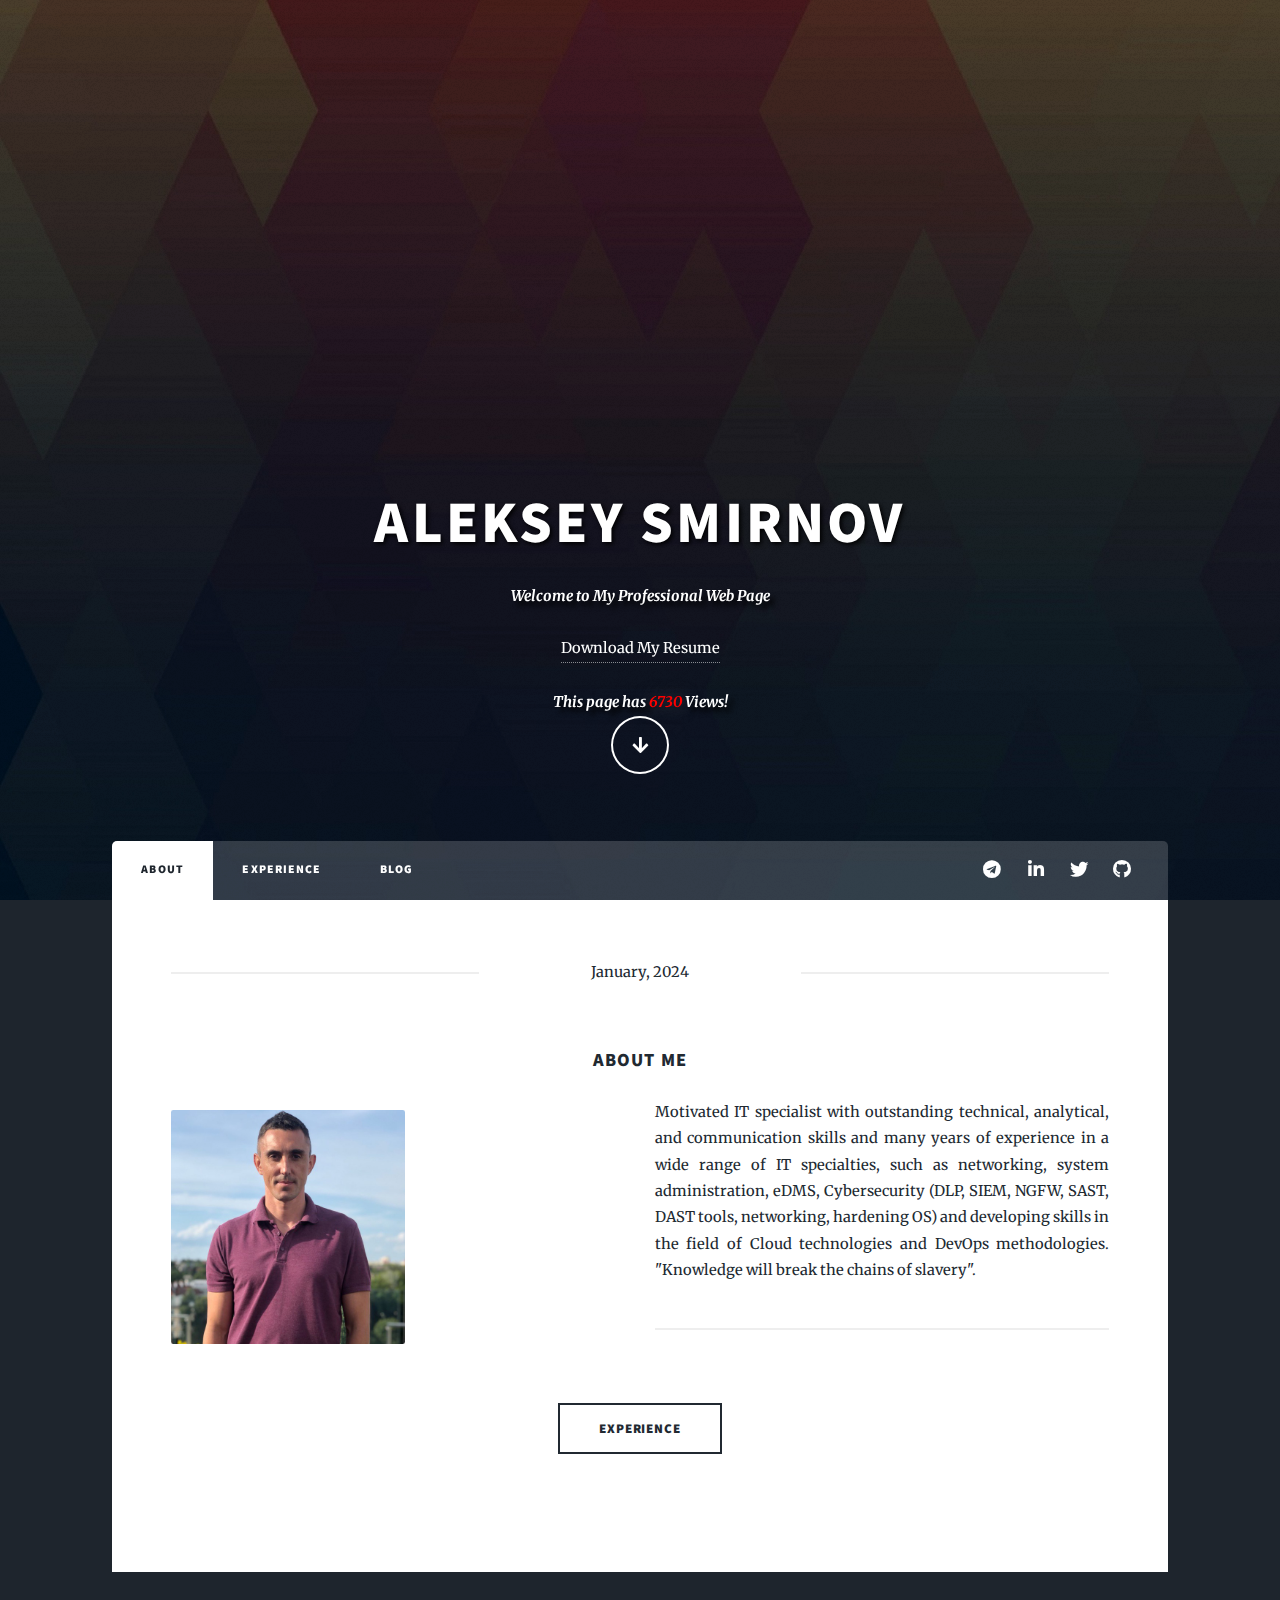
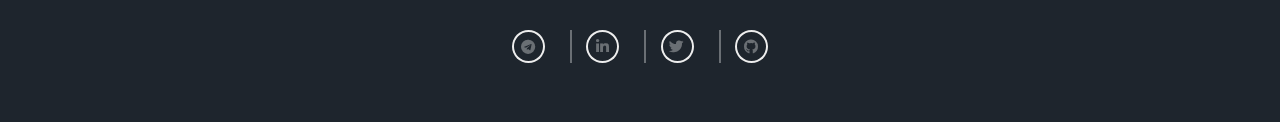
==== index.html @ 75517acd "update certifications info" ====
<!DOCTYPE HTML>
<html lang="en">
	<head>
		<title>Aleksey Smirnov</title>
		<meta charset="utf-8">
		<meta name="viewport" content="width=device-width, initial-scale=1, user-scalable=no">
		<link rel="stylesheet" href="assets/css/main.css">
		<noscript><link rel="stylesheet" href="assets/css/noscript.css"></noscript>
	</head>
	<body class="is-preload">

		<!-- Wrapper -->
			<div id="wrapper" class="fade-in">

				<!-- Intro -->
					<div id="intro">
						<h1>Aleksey Smirnov<br>
						</h1>
						<div id="welcome">Welcome to My Professional Web Page</div><br>
						<a href="https://www.apache.org/licenses/LICENSE-2.0">Download My Resume</a><br>
						<div id="counter-number" class="counter-number">This page has <span class="emphasis">6730</span> Views!</div>
						<ul class="actions">
							<li><a href="#header" class="button icon solid solo fa-arrow-down scrolly">Continue</a></li>
						</ul>
					</div>
					<header id="header">
						<a href="https://www.apache.org/licenses/LICENSE-2.0" target="_blank" class="logo">My Resume</a>
					</header>

					<nav id="nav">
						<ul class="links">
							<li class="active"><a href="index.html">About</a></li>
							<li><a href="generic.html">Experience</a></li>
							<li><a href="elements.html">Blog</a></li>
						</ul>
						<ul class="icons">
							<li><a href="https://t.me/sm1love" target="_blank" class="icon brands fa-telegram"><span class="label">Telegram</span></a></li>
							<li><a href="https://linkedin.com/in/sm1lex" target="_blank" class="icon brands fa-linkedin-in"><span class="label">LinkedIn</span></a></li>
							<li><a href="https://twitter.com/AISmirnoff" target="_blank" class="icon brands fa-twitter"><span class="label">X-Twitter</span></a></li>
							<li><a href="https://github.com/sm1lexops" target="_blank" class="icon brands fa-github"><span class="label">GitHub</span></a></li>
						</ul>
					</nav>

					<div id="main">

							<article class="post featured">
								<header class="major">
									<span class="date">January, 2024</span>
									<h3>About Me</h3>
									<a class="image left"><img src="images/myfoto.jpg" alt="LinkedIn foto" ></a>
									<p>Motivated IT specialist with outstanding technical, analytical, and communication skills and many years of experience in a wide range of IT specialties, such as networking, system administration, eDMS, Cybersecurity (DLP, SIEM, NGFW, SAST, DAST tools, networking, hardening OS) and developing skills in the field of Cloud technologies and DevOps methodologies. "Knowledge will break the chains of slavery".</p>
									<hr>
								<ul class="actions special">
									<li><a href="generic.html" class="button large">Experience</a></li>
								</ul>
								</header>
							</article>
					</div>
				<!-- Copyright -->
					<div id="copyright">
						<ul class="icons alt">
							<li><a href="https://t.me/sm1love" target="_blank" class="icon brands alt fa-telegram"><span class="label">Telegram</span></a></li>
							<li><a href="https://linkedin.com/in/sm1lex" target="_blank" class="icon brands alt fa-linkedin-in"><span class="label">LinkedIn</span></a></li>
							<li><a href="https://twitter.com/AISmirnoff" target="_blank" class="icon brands alt fa-twitter"><span class="label">X-Twitter</span></a></li>
							<li><a href="https://github.com/sm1lexops" target="_blank" class="icon brands alt fa-github"><span class="label">GitHub</span></a></li>
						</ul>
					</div>

			</div>

		<!-- Scripts -->
			<script src="assets/js/jquery.min.js"></script>
			<script src="assets/js/jquery.scrollex.min.js"></script>
			<script src="assets/js/jquery.scrolly.min.js"></script>
			<script src="assets/js/browser.min.js"></script>
			<script src="assets/js/breakpoints.min.js"></script>
			<script src="assets/js/util.js"></script>
			<script src="assets/js/main.js"></script>

	</body>
</html>
---- assets/css/main.css ----
@import url(fontawesome-all.min.css);
@import url("https://fonts.googleapis.com/css?family=Merriweather:300,700,300italic,700italic|Source+Sans+Pro:900");

html, body, div, span, applet, object,
iframe, h1, h2, h3, h4, h5, h6, p, blockquote,
pre, a, abbr, acronym, address, big, cite,
code, del, dfn, em, img, ins, kbd, q, s, samp,
small, strike, strong, sub, sup, tt, var, b,
u, i, center, dl, dt, dd, ol, ul, li, fieldset,
form, label, legend, table, caption, tbody,
tfoot, thead, tr, th, td, article, aside,
canvas, details, embed, figure, figcaption,
footer, header, hgroup, menu, nav, output, ruby,
section, summary, time, mark, audio, video {
	margin: 0;
	padding: 0;
	border: 0;
	font-size: 100%;
	font: inherit;
	vertical-align: baseline;}

article, aside, details, figcaption, figure,
footer, header, hgroup, menu, nav, section {
	display: block;}

body {
	line-height: 1;
}

ol, ul {
	list-style: none;
}

blockquote, q {
	quotes: none;
}

	blockquote:before, blockquote:after, q:before, q:after {
		content: '';
		content: none;
	}

table {
	border-collapse: collapse;
	border-spacing: 0;
}

body {
	-webkit-text-size-adjust: none;
}

mark {
	background-color: transparent;
	color: inherit;
}

input::-moz-focus-inner {
	border: 0;
	padding: 0;
}

input, select, textarea {
	-moz-appearance: none;
	-webkit-appearance: none;
	-ms-appearance: none;
	appearance: none;
}


	@-ms-viewport {
		width: device-width;
	}

	body {
		-ms-overflow-style: scrollbar;
	}

	@media screen and (max-width: 480px) {

		html, body {
			min-width: 320px;
		}

	}

	html {
		box-sizing: border-box;
	}

	*, *:before, *:after {
		box-sizing: inherit;
	}

	body {
		background-color: #1e252d;
	}

		body.is-preload *, body.is-preload *:before, body.is-preload *:after {
			-moz-animation: none !important;
			-webkit-animation: none !important;
			-ms-animation: none !important;
			animation: none !important;
			-moz-transition: none !important;
			-webkit-transition: none !important;
			-ms-transition: none !important;
			transition: none !important;
		}


	html {
		font-size: 16pt;
	}

		@media screen and (max-width: 1680px) {

			html {
				font-size: 12pt;
			}

		}

		@media screen and (max-width: 1280px) {

			html {
				font-size: 11pt;
			}

		}

		@media screen and (max-width: 360px) {

			html {
				font-size: 10pt;
			}

		}

	body {
		color: #212931;
	}

	body, input, select, textarea {
		font-family: "Merriweather", Georgia, serif;
		font-weight: 400;
		font-size: 1rem;
		line-height: 1.8;
	}

	a {
		-moz-transition: color 0.2s ease-in-out, background-color 0.2s ease-in-out, border-color 0.2s ease-in-out, box-shadow 0.2s ease-in-out;
		-webkit-transition: color 0.2s ease-in-out, background-color 0.2s ease-in-out, border-color 0.2s ease-in-out, box-shadow 0.2s ease-in-out;
		-ms-transition: color 0.2s ease-in-out, background-color 0.2s ease-in-out, border-color 0.2s ease-in-out, box-shadow 0.2s ease-in-out;
		transition: color 0.2s ease-in-out, background-color 0.2s ease-in-out, border-color 0.2s ease-in-out, box-shadow 0.2s ease-in-out;
		border-bottom: dotted 1px;
		text-decoration: none;
	}

		a:hover {
			border-bottom-color: transparent;
		}

	strong, b {
		font-weight: 600;
	}

	em, i {
		font-style: italic;
	}

	p {
		text-align: justify;
		margin: 0 0 2rem 0;
	}

	h1, h2, h3, h4, h5, h6 {
		font-family: "Source Sans Pro", Helvetica, sans-serif;
		font-weight: 800;
		line-height: 1.;
		letter-spacing: 0.055em;
		text-transform: uppercase;
		margin: 0 0 1rem 0;
	}

		h1 a, h2 a, h3 a, h4 a, h5 a, h6 a {
			border-bottom: 0;
			color: inherit;
			text-decoration: none;
		}

	h1 {
		font-size: 4rem;
		line-height: 1.1;
		margin: 0 0 2rem 0;
	}

	h2 {
		font-size: 1.75rem;
		line-height: 1.3;
		margin: 0 0 1.5rem 0;
	}

	h3 {
		font-size: 1.25rem;
		margin: 0 0 1.5rem 0;
	}

	h4 {
		font-size: 1rem;
	}

	h5 {
		font-size: 0.9rem;
	}

	h6 {
		font-size: 0.8rem;
	}

	sub {
		font-size: 0.8rem;
		position: relative;
		top: 0.5rem;
	}

	sup {
		font-size: 0.8rem;
		position: relative;
		top: -0.5rem;
	}

	blockquote {
		border-left: solid 4px;
		font-style: italic;
		margin: 0 0 2rem 0;
		padding: 0.5rem 0 0.5rem 2rem;
	}

	code {
		border: solid 2px;
		font-family: "Courier New", monospace;
		font-size: 0.9rem;
		margin: 0 0.25rem;
		padding: 0.25rem 0.65rem;
	}

	pre {
		-webkit-overflow-scrolling: touch;
		font-family: "Courier New", monospace;
		font-size: 0.9rem;
		margin: 0 0 2rem 0;
	}

		pre code {
			display: block;
			line-height: 1.75;
			padding: 1rem 1.5rem;
			overflow-x: auto;
		}

	hr {
		border: 0;
		border-bottom: solid 2px;
		margin: 3rem 0;
	}

		hr.major {
			margin: 5rem 0;
		}

	.align-left {
		text-align: left;
	}

	.align-center {
		text-align: center;
	}

	.align-right {
		text-align: right;
	}

	input, select, textarea {
		color: #212931;
	}

	a {
		color: #212931;
		border-bottom-color: rgba(33, 41, 49, 0.5);
	}

		a:hover {
			border-bottom-color: transparent;
			color: #18bfef !important;
		}

	strong, b {
		color: #212931;
	}

	h1, h2, h3, h4, h5, h6 {
		color: #212931;
	}

	blockquote {
		border-left-color: #eeeeee;
	}

	code {
		background: rgba(220, 220, 220, 0.25);
		border-color: #eeeeee;
	}

	hr {
		border-bottom-color: #eeeeee;
	}


	.row {
		display: flex;
		flex-wrap: wrap;
		box-sizing: border-box;
		align-items: stretch;
	}
		/* column widths */
		.row .one         { width: 8.33333%; }
		.row .two         { width: 16.66667%; }
		.row .three       { width: 25%; }
		.row .four        { width: 33.33333%; }
		.row .five        { width: 41.66667%; }
		.row .six         { width: 50%; }
		.row .seven       { width: 58.33333%; }
		.row .eight       { width: 66.66667%; }
		.row .nine        { width: 75%; }
		.row .ten         { width: 83.33333%; }
		.row .eleven      { width: 91.66667%; }
		.row .twelve      { width: 100%; }
		.row > * {
			box-sizing: border-box;
		}

		.row.gtr-uniform > * > :last-child {
			margin-bottom: 0;
		}

		.row.aln-left {
			justify-content: flex-start;
		}

		.row.aln-center {
			justify-content: center;
		}

		.row.aln-right {
			justify-content: flex-end;
		}

		.row.aln-top {
			align-items: flex-start;
		}

		.row.aln-middle {
			align-items: center;
		}

		.row.aln-bottom {
			align-items: flex-end;
		}

		.row > .imp {
			order: -1;
		}

		.row > .col-1 {
			width: 8.33333%;
		}

		.row > .off-1 {
			margin-left: 8.33333%;
		}

		.row > .col-2 {
			width: 16.66667%;
		}

		.row > .off-2 {
			margin-left: 16.66667%;
		}

		.row > .col-3 {
			width: 25%;
		}

		.row > .off-3 {
			margin-left: 25%;
		}

		.row > .col-4 {
			width: 33.33333%;
		}

		.row > .off-4 {
			margin-left: 33.33333%;
		}

		.row > .col-5 {
			width: 41.66667%;
		}

		.row > .off-5 {
			margin-left: 41.66667%;
		}

		.row > .col-6 {
			width: 50%;
		}

		.row > .off-6 {
			margin-left: 50%;
		}

		.row > .col-7 {
			width: 58.33333%;
		}

		.row > .off-7 {
			margin-left: 58.33333%;
		}

		.row > .col-8 {
			width: 66.66667%;
		}

		.row > .off-8 {
			margin-left: 66.66667%;
		}

		.row > .col-9 {
			width: 75%;
		}

		.row > .off-9 {
			margin-left: 75%;
		}

		.row > .col-10 {
			width: 83.33333%;
		}

		.row > .off-10 {
			margin-left: 83.33333%;
		}

		.row > .col-11 {
			width: 91.66667%;
		}

		.row > .off-11 {
			margin-left: 91.66667%;
		}

		.row > .col-12 {
			width: 100%;
		}

		.row > .off-12 {
			margin-left: 100%;
		}

		.row.gtr-0 {
			margin-top: 0;
			margin-left: 0rem;
		}

			.row.gtr-0 > * {
				padding: 0 0 0 0rem;
			}

			.row.gtr-0.gtr-uniform {
				margin-top: 0rem;
			}

				.row.gtr-0.gtr-uniform > * {
					padding-top: 0rem;
				}

		.row.gtr-25 {
			margin-top: 0;
			margin-left: -0.375rem;
		}

			.row.gtr-25 > * {
				padding: 0 0 0 0.375rem;
			}

			.row.gtr-25.gtr-uniform {
				margin-top: -0.375rem;
			}

				.row.gtr-25.gtr-uniform > * {
					padding-top: 0.375rem;
				}

		.row.gtr-50 {
			margin-top: 0;
			margin-left: -0.75rem;
		}

			.row.gtr-50 > * {
				padding: 0 0 0 0.75rem;
			}

			.row.gtr-50.gtr-uniform {
				margin-top: -0.75rem;
			}

				.row.gtr-50.gtr-uniform > * {
					padding-top: 0.75rem;
				}

		.row {
			margin-top: 0;
			margin-left: -1.5rem;
		}

			.row > * {
				padding: 0 0 0 1.5rem;
			}

			.row.gtr-uniform {
				margin-top: -1.5rem;
			}

				.row.gtr-uniform > * {
					padding-top: 1.5rem;
				}

		.row.gtr-150 {
			margin-top: 0;
			margin-left: -2.25rem;
		}

			.row.gtr-150 > * {
				padding: 0 0 0 2.25rem;
			}

			.row.gtr-150.gtr-uniform {
				margin-top: -2.25rem;
			}

				.row.gtr-150.gtr-uniform > * {
					padding-top: 2.25rem;
				}

		.row.gtr-200 {
			margin-top: 0;
			margin-left: -3rem;
		}

			.row.gtr-200 > * {
				padding: 0 0 0 3rem;
			}

			.row.gtr-200.gtr-uniform {
				margin-top: -3rem;
			}

				.row.gtr-200.gtr-uniform > * {
					padding-top: 3rem;
				}

		@media screen and (max-width: 1680px) {

			.row {
				display: flex;
				flex-wrap: wrap;
				box-sizing: border-box;
				align-items: stretch;
			}

				.row > * {
					box-sizing: border-box;
				}

				.row.gtr-uniform > * > :last-child {
					margin-bottom: 0;
				}

				.row.aln-left {
					justify-content: flex-start;
				}

				.row.aln-center {
					justify-content: center;
				}

				.row.aln-right {
					justify-content: flex-end;
				}

				.row.aln-top {
					align-items: flex-start;
				}

				.row.aln-middle {
					align-items: center;
				}

				.row.aln-bottom {
					align-items: flex-end;
				}

				.row > .imp-xlarge {
					order: -1;
				}

				.row > .col-1-xlarge {
					width: 8.33333%;
				}

				.row > .off-1-xlarge {
					margin-left: 8.33333%;
				}

				.row > .col-2-xlarge {
					width: 16.66667%;
				}

				.row > .off-2-xlarge {
					margin-left: 16.66667%;
				}

				.row > .col-3-xlarge {
					width: 25%;
				}

				.row > .off-3-xlarge {
					margin-left: 25%;
				}

				.row > .col-4-xlarge {
					width: 33.33333%;
				}

				.row > .off-4-xlarge {
					margin-left: 33.33333%;
				}

				.row > .col-5-xlarge {
					width: 41.66667%;
				}

				.row > .off-5-xlarge {
					margin-left: 41.66667%;
				}

				.row > .col-6-xlarge {
					width: 50%;
				}

				.row > .off-6-xlarge {
					margin-left: 50%;
				}

				.row > .col-7-xlarge {
					width: 58.33333%;
				}

				.row > .off-7-xlarge {
					margin-left: 58.33333%;
				}

				.row > .col-8-xlarge {
					width: 66.66667%;
				}

				.row > .off-8-xlarge {
					margin-left: 66.66667%;
				}

				.row > .col-9-xlarge {
					width: 75%;
				}

				.row > .off-9-xlarge {
					margin-left: 75%;
				}

				.row > .col-10-xlarge {
					width: 83.33333%;
				}

				.row > .off-10-xlarge {
					margin-left: 83.33333%;
				}

				.row > .col-11-xlarge {
					width: 91.66667%;
				}

				.row > .off-11-xlarge {
					margin-left: 91.66667%;
				}

				.row > .col-12-xlarge {
					width: 100%;
				}

				.row > .off-12-xlarge {
					margin-left: 100%;
				}

				.row.gtr-0 {
					margin-top: 0;
					margin-left: 0rem;
				}

					.row.gtr-0 > * {
						padding: 0 0 0 0rem;
					}

					.row.gtr-0.gtr-uniform {
						margin-top: 0rem;
					}

						.row.gtr-0.gtr-uniform > * {
							padding-top: 0rem;
						}

				.row.gtr-25 {
					margin-top: 0;
					margin-left: -0.375rem;
				}

					.row.gtr-25 > * {
						padding: 0 0 0 0.375rem;
					}

					.row.gtr-25.gtr-uniform {
						margin-top: -0.375rem;
					}

						.row.gtr-25.gtr-uniform > * {
							padding-top: 0.375rem;
						}

				.row.gtr-50 {
					margin-top: 0;
					margin-left: -0.75rem;
				}

					.row.gtr-50 > * {
						padding: 0 0 0 0.75rem;
					}

					.row.gtr-50.gtr-uniform {
						margin-top: -0.75rem;
					}

						.row.gtr-50.gtr-uniform > * {
							padding-top: 0.75rem;
						}

				.row {
					margin-top: 0;
					margin-left: -1.5rem;
				}

					.row > * {
						padding: 0 0 0 1.5rem;
					}

					.row.gtr-uniform {
						margin-top: -1.5rem;
					}

						.row.gtr-uniform > * {
							padding-top: 1.5rem;
						}

				.row.gtr-150 {
					margin-top: 0;
					margin-left: -2.25rem;
				}

					.row.gtr-150 > * {
						padding: 0 0 0 2.25rem;
					}

					.row.gtr-150.gtr-uniform {
						margin-top: -2.25rem;
					}

						.row.gtr-150.gtr-uniform > * {
							padding-top: 2.25rem;
						}

				.row.gtr-200 {
					margin-top: 0;
					margin-left: -3rem;
				}

					.row.gtr-200 > * {
						padding: 0 0 0 3rem;
					}

					.row.gtr-200.gtr-uniform {
						margin-top: -3rem;
					}

						.row.gtr-200.gtr-uniform > * {
							padding-top: 3rem;
						}

		}

		@media screen and (max-width: 1280px) {

			.row {
				display: flex;
				flex-wrap: wrap;
				box-sizing: border-box;
				align-items: stretch;
			}

				.row > * {
					box-sizing: border-box;
				}

				.row.gtr-uniform > * > :last-child {
					margin-bottom: 0;
				}

				.row.aln-left {
					justify-content: flex-start;
				}

				.row.aln-center {
					justify-content: center;
				}

				.row.aln-right {
					justify-content: flex-end;
				}

				.row.aln-top {
					align-items: flex-start;
				}

				.row.aln-middle {
					align-items: center;
				}

				.row.aln-bottom {
					align-items: flex-end;
				}

				.row > .imp-large {
					order: -1;
				}

				.row > .col-1-large {
					width: 8.33333%;
				}

				.row > .off-1-large {
					margin-left: 8.33333%;
				}

				.row > .col-2-large {
					width: 16.66667%;
				}

				.row > .off-2-large {
					margin-left: 16.66667%;
				}

				.row > .col-3-large {
					width: 25%;
				}

				.row > .off-3-large {
					margin-left: 25%;
				}

				.row > .col-4-large {
					width: 33.33333%;
				}

				.row > .off-4-large {
					margin-left: 33.33333%;
				}

				.row > .col-5-large {
					width: 41.66667%;
				}

				.row > .off-5-large {
					margin-left: 41.66667%;
				}

				.row > .col-6-large {
					width: 50%;
				}

				.row > .off-6-large {
					margin-left: 50%;
				}

				.row > .col-7-large {
					width: 58.33333%;
				}

				.row > .off-7-large {
					margin-left: 58.33333%;
				}

				.row > .col-8-large {
					width: 66.66667%;
				}

				.row > .off-8-large {
					margin-left: 66.66667%;
				}

				.row > .col-9-large {
					width: 75%;
				}

				.row > .off-9-large {
					margin-left: 75%;
				}

				.row > .col-10-large {
					width: 83.33333%;
				}

				.row > .off-10-large {
					margin-left: 83.33333%;
				}

				.row > .col-11-large {
					width: 91.66667%;
				}

				.row > .off-11-large {
					margin-left: 91.66667%;
				}

				.row > .col-12-large {
					width: 100%;
				}

				.row > .off-12-large {
					margin-left: 100%;
				}

				.row.gtr-0 {
					margin-top: 0;
					margin-left: 0rem;
				}

					.row.gtr-0 > * {
						padding: 0 0 0 0rem;
					}

					.row.gtr-0.gtr-uniform {
						margin-top: 0rem;
					}

						.row.gtr-0.gtr-uniform > * {
							padding-top: 0rem;
						}

				.row.gtr-25 {
					margin-top: 0;
					margin-left: -0.375rem;
				}

					.row.gtr-25 > * {
						padding: 0 0 0 0.375rem;
					}

					.row.gtr-25.gtr-uniform {
						margin-top: -0.375rem;
					}

						.row.gtr-25.gtr-uniform > * {
							padding-top: 0.375rem;
						}

				.row.gtr-50 {
					margin-top: 0;
					margin-left: -0.75rem;
				}

					.row.gtr-50 > * {
						padding: 0 0 0 0.75rem;
					}

					.row.gtr-50.gtr-uniform {
						margin-top: -0.75rem;
					}

						.row.gtr-50.gtr-uniform > * {
							padding-top: 0.75rem;
						}

				.row {
					margin-top: 0;
					margin-left: -1.5rem;
				}

					.row > * {
						padding: 0 0 0 1.5rem;
					}

					.row.gtr-uniform {
						margin-top: -1.5rem;
					}

						.row.gtr-uniform > * {
							padding-top: 1.5rem;
						}

				.row.gtr-150 {
					margin-top: 0;
					margin-left: -2.25rem;
				}

					.row.gtr-150 > * {
						padding: 0 0 0 2.25rem;
					}

					.row.gtr-150.gtr-uniform {
						margin-top: -2.25rem;
					}

						.row.gtr-150.gtr-uniform > * {
							padding-top: 2.25rem;
						}

				.row.gtr-200 {
					margin-top: 0;
					margin-left: -3rem;
				}

					.row.gtr-200 > * {
						padding: 0 0 0 3rem;
					}

					.row.gtr-200.gtr-uniform {
						margin-top: -3rem;
					}

						.row.gtr-200.gtr-uniform > * {
							padding-top: 3rem;
						}

		}

		@media screen and (max-width: 980px) {

			.row {
				display: flex;
				flex-wrap: wrap;
				box-sizing: border-box;
				align-items: stretch;
			}

				.row > * {
					box-sizing: border-box;
				}

				.row.gtr-uniform > * > :last-child {
					margin-bottom: 0;
				}

				.row.aln-left {
					justify-content: flex-start;
				}

				.row.aln-center {
					justify-content: center;
				}

				.row.aln-right {
					justify-content: flex-end;
				}

				.row.aln-top {
					align-items: flex-start;
				}

				.row.aln-middle {
					align-items: center;
				}

				.row.aln-bottom {
					align-items: flex-end;
				}

				.row > .imp-medium {
					order: -1;
				}

				.row > .col-1-medium {
					width: 8.33333%;
				}

				.row > .off-1-medium {
					margin-left: 8.33333%;
				}

				.row > .col-2-medium {
					width: 16.66667%;
				}

				.row > .off-2-medium {
					margin-left: 16.66667%;
				}

				.row > .col-3-medium {
					width: 25%;
				}

				.row > .off-3-medium {
					margin-left: 25%;
				}

				.row > .col-4-medium {
					width: 33.33333%;
				}

				.row > .off-4-medium {
					margin-left: 33.33333%;
				}

				.row > .col-5-medium {
					width: 41.66667%;
				}

				.row > .off-5-medium {
					margin-left: 41.66667%;
				}

				.row > .col-6-medium {
					width: 50%;
				}

				.row > .off-6-medium {
					margin-left: 50%;
				}

				.row > .col-7-medium {
					width: 58.33333%;
				}

				.row > .off-7-medium {
					margin-left: 58.33333%;
				}

				.row > .col-8-medium {
					width: 66.66667%;
				}

				.row > .off-8-medium {
					margin-left: 66.66667%;
				}

				.row > .col-9-medium {
					width: 75%;
				}

				.row > .off-9-medium {
					margin-left: 75%;
				}

				.row > .col-10-medium {
					width: 83.33333%;
				}

				.row > .off-10-medium {
					margin-left: 83.33333%;
				}

				.row > .col-11-medium {
					width: 91.66667%;
				}

				.row > .off-11-medium {
					margin-left: 91.66667%;
				}

				.row > .col-12-medium {
					width: 100%;
				}

				.row > .off-12-medium {
					margin-left: 100%;
				}

				.row.gtr-0 {
					margin-top: 0;
					margin-left: 0rem;
				}

					.row.gtr-0 > * {
						padding: 0 0 0 0rem;
					}

					.row.gtr-0.gtr-uniform {
						margin-top: 0rem;
					}

						.row.gtr-0.gtr-uniform > * {
							padding-top: 0rem;
						}

				.row.gtr-25 {
					margin-top: 0;
					margin-left: -0.375rem;
				}

					.row.gtr-25 > * {
						padding: 0 0 0 0.375rem;
					}

					.row.gtr-25.gtr-uniform {
						margin-top: -0.375rem;
					}

						.row.gtr-25.gtr-uniform > * {
							padding-top: 0.375rem;
						}

				.row.gtr-50 {
					margin-top: 0;
					margin-left: -0.75rem;
				}

					.row.gtr-50 > * {
						padding: 0 0 0 0.75rem;
					}

					.row.gtr-50.gtr-uniform {
						margin-top: -0.75rem;
					}

						.row.gtr-50.gtr-uniform > * {
							padding-top: 0.75rem;
						}

				.row {
					margin-top: 0;
					margin-left: -1.5rem;
				}

					.row > * {
						padding: 0 0 0 1.5rem;
					}

					.row.gtr-uniform {
						margin-top: -1.5rem;
					}

						.row.gtr-uniform > * {
							padding-top: 1.5rem;
						}

				.row.gtr-150 {
					margin-top: 0;
					margin-left: -2.25rem;
				}

					.row.gtr-150 > * {
						padding: 0 0 0 2.25rem;
					}

					.row.gtr-150.gtr-uniform {
						margin-top: -2.25rem;
					}

						.row.gtr-150.gtr-uniform > * {
							padding-top: 2.25rem;
						}

				.row.gtr-200 {
					margin-top: 0;
					margin-left: -3rem;
				}

					.row.gtr-200 > * {
						padding: 0 0 0 3rem;
					}

					.row.gtr-200.gtr-uniform {
						margin-top: -3rem;
					}

						.row.gtr-200.gtr-uniform > * {
							padding-top: 3rem;
						}

		}

		@media screen and (max-width: 736px) {

			.row {
				display: flex;
				flex-wrap: wrap;
				box-sizing: border-box;
				align-items: stretch;
			}

				.row > * {
					box-sizing: border-box;
				}

				.row.gtr-uniform > * > :last-child {
					margin-bottom: 0;
				}

				.row.aln-left {
					justify-content: flex-start;
				}

				.row.aln-center {
					justify-content: center;
				}

				.row.aln-right {
					justify-content: flex-end;
				}

				.row.aln-top {
					align-items: flex-start;
				}

				.row.aln-middle {
					align-items: center;
				}

				.row.aln-bottom {
					align-items: flex-end;
				}

				.row > .imp-small {
					order: -1;
				}

				.row > .col-1-small {
					width: 8.33333%;
				}

				.row > .off-1-small {
					margin-left: 8.33333%;
				}

				.row > .col-2-small {
					width: 16.66667%;
				}

				.row > .off-2-small {
					margin-left: 16.66667%;
				}

				.row > .col-3-small {
					width: 25%;
				}

				.row > .off-3-small {
					margin-left: 25%;
				}

				.row > .col-4-small {
					width: 33.33333%;
				}

				.row > .off-4-small {
					margin-left: 33.33333%;
				}

				.row > .col-5-small {
					width: 41.66667%;
				}

				.row > .off-5-small {
					margin-left: 41.66667%;
				}

				.row > .col-6-small {
					width: 50%;
				}

				.row > .off-6-small {
					margin-left: 50%;
				}

				.row > .col-7-small {
					width: 58.33333%;
				}

				.row > .off-7-small {
					margin-left: 58.33333%;
				}

				.row > .col-8-small {
					width: 66.66667%;
				}

				.row > .off-8-small {
					margin-left: 66.66667%;
				}

				.row > .col-9-small {
					width: 75%;
				}

				.row > .off-9-small {
					margin-left: 75%;
				}

				.row > .col-10-small {
					width: 83.33333%;
				}

				.row > .off-10-small {
					margin-left: 83.33333%;
				}

				.row > .col-11-small {
					width: 91.66667%;
				}

				.row > .off-11-small {
					margin-left: 91.66667%;
				}

				.row > .col-12-small {
					width: 100%;
				}

				.row > .off-12-small {
					margin-left: 100%;
				}

				.row.gtr-0 {
					margin-top: 0;
					margin-left: 0rem;
				}

					.row.gtr-0 > * {
						padding: 0 0 0 0rem;
					}

					.row.gtr-0.gtr-uniform {
						margin-top: 0rem;
					}

						.row.gtr-0.gtr-uniform > * {
							padding-top: 0rem;
						}

				.row.gtr-25 {
					margin-top: 0;
					margin-left: -0.375rem;
				}

					.row.gtr-25 > * {
						padding: 0 0 0 0.375rem;
					}

					.row.gtr-25.gtr-uniform {
						margin-top: -0.375rem;
					}

						.row.gtr-25.gtr-uniform > * {
							padding-top: 0.375rem;
						}

				.row.gtr-50 {
					margin-top: 0;
					margin-left: -0.75rem;
				}

					.row.gtr-50 > * {
						padding: 0 0 0 0.75rem;
					}

					.row.gtr-50.gtr-uniform {
						margin-top: -0.75rem;
					}

						.row.gtr-50.gtr-uniform > * {
							padding-top: 0.75rem;
						}

				.row {
					margin-top: 0;
					margin-left: -1.5rem;
				}

					.row > * {
						padding: 0 0 0 1.5rem;
					}

					.row.gtr-uniform {
						margin-top: -1.5rem;
					}

						.row.gtr-uniform > * {
							padding-top: 1.5rem;
						}

				.row.gtr-150 {
					margin-top: 0;
					margin-left: -2.25rem;
				}

					.row.gtr-150 > * {
						padding: 0 0 0 2.25rem;
					}

					.row.gtr-150.gtr-uniform {
						margin-top: -2.25rem;
					}

						.row.gtr-150.gtr-uniform > * {
							padding-top: 2.25rem;
						}

				.row.gtr-200 {
					margin-top: 0;
					margin-left: -3rem;
				}

					.row.gtr-200 > * {
						padding: 0 0 0 3rem;
					}

					.row.gtr-200.gtr-uniform {
						margin-top: -3rem;
					}

						.row.gtr-200.gtr-uniform > * {
							padding-top: 3rem;
						}

		}

		@media screen and (max-width: 480px) {

			.row {
				display: flex;
				flex-wrap: wrap;
				box-sizing: border-box;
				align-items: stretch;
			}

				.row > * {
					box-sizing: border-box;
				}

				.row.gtr-uniform > * > :last-child {
					margin-bottom: 0;
				}

				.row.aln-left {
					justify-content: flex-start;
				}

				.row.aln-center {
					justify-content: center;
				}

				.row.aln-right {
					justify-content: flex-end;
				}

				.row.aln-top {
					align-items: flex-start;
				}

				.row.aln-middle {
					align-items: center;
				}

				.row.aln-bottom {
					align-items: flex-end;
				}

				.row > .imp-xsmall {
					order: -1;
				}

				.row > .col-1-xsmall {
					width: 8.33333%;
				}

				.row > .off-1-xsmall {
					margin-left: 8.33333%;
				}

				.row > .col-2-xsmall {
					width: 16.66667%;
				}

				.row > .off-2-xsmall {
					margin-left: 16.66667%;
				}

				.row > .col-3-xsmall {
					width: 25%;
				}

				.row > .off-3-xsmall {
					margin-left: 25%;
				}

				.row > .col-4-xsmall {
					width: 33.33333%;
				}

				.row > .off-4-xsmall {
					margin-left: 33.33333%;
				}

				.row > .col-5-xsmall {
					width: 41.66667%;
				}

				.row > .off-5-xsmall {
					margin-left: 41.66667%;
				}

				.row > .col-6-xsmall {
					width: 50%;
				}

				.row > .off-6-xsmall {
					margin-left: 50%;
				}

				.row > .col-7-xsmall {
					width: 58.33333%;
				}

				.row > .off-7-xsmall {
					margin-left: 58.33333%;
				}

				.row > .col-8-xsmall {
					width: 66.66667%;
				}

				.row > .off-8-xsmall {
					margin-left: 66.66667%;
				}

				.row > .col-9-xsmall {
					width: 75%;
				}

				.row > .off-9-xsmall {
					margin-left: 75%;
				}

				.row > .col-10-xsmall {
					width: 83.33333%;
				}

				.row > .off-10-xsmall {
					margin-left: 83.33333%;
				}

				.row > .col-11-xsmall {
					width: 91.66667%;
				}

				.row > .off-11-xsmall {
					margin-left: 91.66667%;
				}

				.row > .col-12-xsmall {
					width: 100%;
				}

				.row > .off-12-xsmall {
					margin-left: 100%;
				}

				.row.gtr-0 {
					margin-top: 0;
					margin-left: 0rem;
				}

					.row.gtr-0 > * {
						padding: 0 0 0 0rem;
					}

					.row.gtr-0.gtr-uniform {
						margin-top: 0rem;
					}

						.row.gtr-0.gtr-uniform > * {
							padding-top: 0rem;
						}

				.row.gtr-25 {
					margin-top: 0;
					margin-left: -0.375rem;
				}

					.row.gtr-25 > * {
						padding: 0 0 0 0.375rem;
					}

					.row.gtr-25.gtr-uniform {
						margin-top: -0.375rem;
					}

						.row.gtr-25.gtr-uniform > * {
							padding-top: 0.375rem;
						}

				.row.gtr-50 {
					margin-top: 0;
					margin-left: -0.75rem;
				}

					.row.gtr-50 > * {
						padding: 0 0 0 0.75rem;
					}

					.row.gtr-50.gtr-uniform {
						margin-top: -0.75rem;
					}

						.row.gtr-50.gtr-uniform > * {
							padding-top: 0.75rem;
						}

				.row {
					margin-top: 0;
					margin-left: -1.5rem;
				}

					.row > * {
						padding: 0 0 0 1.5rem;
					}

					.row.gtr-uniform {
						margin-top: -1.5rem;
					}

						.row.gtr-uniform > * {
							padding-top: 1.5rem;
						}

				.row.gtr-150 {
					margin-top: 0;
					margin-left: -2.25rem;
				}

					.row.gtr-150 > * {
						padding: 0 0 0 2.25rem;
					}

					.row.gtr-150.gtr-uniform {
						margin-top: -2.25rem;
					}

						.row.gtr-150.gtr-uniform > * {
							padding-top: 2.25rem;
						}

				.row.gtr-200 {
					margin-top: 0;
					margin-left: -3rem;
				}

					.row.gtr-200 > * {
						padding: 0 0 0 3rem;
					}

					.row.gtr-200.gtr-uniform {
						margin-top: -3rem;
					}

						.row.gtr-200.gtr-uniform > * {
							padding-top: 3rem;
						}

		}

		@media screen and (max-width: 360px) {

			.row {
				display: flex;
				flex-wrap: wrap;
				box-sizing: border-box;
				align-items: stretch;
			}

				.row > * {
					box-sizing: border-box;
				}

				.row.gtr-uniform > * > :last-child {
					margin-bottom: 0;
				}

				.row.aln-left {
					justify-content: flex-start;
				}

				.row.aln-center {
					justify-content: center;
				}

				.row.aln-right {
					justify-content: flex-end;
				}

				.row.aln-top {
					align-items: flex-start;
				}

				.row.aln-middle {
					align-items: center;
				}

				.row.aln-bottom {
					align-items: flex-end;
				}

				.row > .imp-xxsmall {
					order: -1;
				}

				.row > .col-1-xxsmall {
					width: 8.33333%;
				}

				.row > .off-1-xxsmall {
					margin-left: 8.33333%;
				}

				.row > .col-2-xxsmall {
					width: 16.66667%;
				}

				.row > .off-2-xxsmall {
					margin-left: 16.66667%;
				}

				.row > .col-3-xxsmall {
					width: 25%;
				}

				.row > .off-3-xxsmall {
					margin-left: 25%;
				}

				.row > .col-4-xxsmall {
					width: 33.33333%;
				}

				.row > .off-4-xxsmall {
					margin-left: 33.33333%;
				}

				.row > .col-5-xxsmall {
					width: 41.66667%;
				}

				.row > .off-5-xxsmall {
					margin-left: 41.66667%;
				}

				.row > .col-6-xxsmall {
					width: 50%;
				}

				.row > .off-6-xxsmall {
					margin-left: 50%;
				}

				.row > .col-7-xxsmall {
					width: 58.33333%;
				}

				.row > .off-7-xxsmall {
					margin-left: 58.33333%;
				}

				.row > .col-8-xxsmall {
					width: 66.66667%;
				}

				.row > .off-8-xxsmall {
					margin-left: 66.66667%;
				}

				.row > .col-9-xxsmall {
					width: 75%;
				}

				.row > .off-9-xxsmall {
					margin-left: 75%;
				}

				.row > .col-10-xxsmall {
					width: 83.33333%;
				}

				.row > .off-10-xxsmall {
					margin-left: 83.33333%;
				}

				.row > .col-11-xxsmall {
					width: 91.66667%;
				}

				.row > .off-11-xxsmall {
					margin-left: 91.66667%;
				}

				.row > .col-12-xxsmall {
					width: 100%;
				}

				.row > .off-12-xxsmall {
					margin-left: 100%;
				}

				.row.gtr-0 {
					margin-top: 0;
					margin-left: 0rem;
				}

					.row.gtr-0 > * {
						padding: 0 0 0 0rem;
					}

					.row.gtr-0.gtr-uniform {
						margin-top: 0rem;
					}

						.row.gtr-0.gtr-uniform > * {
							padding-top: 0rem;
						}

				.row.gtr-25 {
					margin-top: 0;
					margin-left: -0.375rem;
				}

					.row.gtr-25 > * {
						padding: 0 0 0 0.375rem;
					}

					.row.gtr-25.gtr-uniform {
						margin-top: -0.375rem;
					}

						.row.gtr-25.gtr-uniform > * {
							padding-top: 0.375rem;
						}

				.row.gtr-50 {
					margin-top: 0;
					margin-left: -0.75rem;
				}

					.row.gtr-50 > * {
						padding: 0 0 0 0.75rem;
					}

					.row.gtr-50.gtr-uniform {
						margin-top: -0.75rem;
					}

						.row.gtr-50.gtr-uniform > * {
							padding-top: 0.75rem;
						}

				.row {
					margin-top: 0;
					margin-left: -1.5rem;
				}

					.row > * {
						padding: 0 0 0 1.5rem;
					}

					.row.gtr-uniform {
						margin-top: -1.5rem;
					}

						.row.gtr-uniform > * {
							padding-top: 1.5rem;
						}

				.row.gtr-150 {
					margin-top: 0;
					margin-left: -2.25rem;
				}

					.row.gtr-150 > * {
						padding: 0 0 0 2.25rem;
					}

					.row.gtr-150.gtr-uniform {
						margin-top: -2.25rem;
					}

						.row.gtr-150.gtr-uniform > * {
							padding-top: 2.25rem;
						}

				.row.gtr-200 {
					margin-top: 0;
					margin-left: -3rem;
				}

					.row.gtr-200 > * {
						padding: 0 0 0 3rem;
					}

					.row.gtr-200.gtr-uniform {
						margin-top: -3rem;
					}

						.row.gtr-200.gtr-uniform > * {
							padding-top: 3rem;
						}

		}


	.box {
		border: solid 2px;
		margin-bottom: 2rem;
		padding: 1.5rem;
	}

		.box > :last-child,
		.box > :last-child > :last-child,
		.box > :last-child > :last-child > :last-child {
			margin-bottom: 0;
		}

		.box.alt {
			border: 0;
			border-radius: 0;
			padding: 0;
		}

	.box {
		border-color: #eeeeee;
	}


	input[type="submit"],
	input[type="reset"],
	input[type="button"],
	button,
	.button {
		-moz-appearance: none;
		-webkit-appearance: none;
		-ms-appearance: none;
		appearance: none;
		-moz-transition: background-color 0.2s ease-in-out, box-shadow 0.2s ease-in-out, color 0.2s ease-in-out;
		-webkit-transition: background-color 0.2s ease-in-out, box-shadow 0.2s ease-in-out, color 0.2s ease-in-out;
		-ms-transition: background-color 0.2s ease-in-out, box-shadow 0.2s ease-in-out, color 0.2s ease-in-out;
		transition: background-color 0.2s ease-in-out, box-shadow 0.2s ease-in-out, color 0.2s ease-in-out;
		border: 0;
		border-radius: 0;
		cursor: pointer;
		display: inline-block;
		font-family: "Source Sans Pro", Helvetica, sans-serif;
		font-size: 0.8rem;
		font-weight: 900;
		letter-spacing: 0.075em;
		height: 3rem;
		line-height: 3rem;
		padding: 0 2rem;
		text-align: center;
		text-decoration: none;
		text-transform: uppercase;
		white-space: nowrap;
	}

		input[type="submit"].icon:before,
		input[type="reset"].icon:before,
		input[type="button"].icon:before,
		button.icon:before,
		.button.icon:before {
			margin-right: 0.5rem;
		}

		input[type="submit"].icon.solo,
		input[type="reset"].icon.solo,
		input[type="button"].icon.solo,
		button.icon.solo,
		.button.icon.solo {
			position: relative;
			width: 4rem;
			height: 4rem;
			line-height: 4rem;
			border-radius: 4rem;
			text-indent: 4rem;
			overflow: hidden;
			padding: 0;
			white-space: nowrap;
		}

			input[type="submit"].icon.solo:before,
			input[type="reset"].icon.solo:before,
			input[type="button"].icon.solo:before,
			button.icon.solo:before,
			.button.icon.solo:before {
				position: absolute;
				display: block;
				top: 0;
				left: 0;
				width: inherit;
				height: inherit;
				line-height: inherit;
				font-size: 1.25rem;
				margin-right: 0;
				text-align: center;
				text-indent: 0;
			}

		input[type="submit"].fit,
		input[type="reset"].fit,
		input[type="button"].fit,
		button.fit,
		.button.fit {
			width: 100%;
		}

		input[type="submit"].small,
		input[type="reset"].small,
		input[type="button"].small,
		button.small,
		.button.small {
			font-size: 0.7rem;
			height: 2.5rem;
			line-height: 2.5rem;
			padding: 0 1.5rem;
		}

		input[type="submit"].large,
		input[type="reset"].large,
		input[type="button"].large,
		button.large,
		.button.large {
			font-size: 0.9rem;
			height: 3.5rem;
			line-height: 3.5rem;
			padding: 0 2.75rem;
		}

		@media screen and (max-width: 980px) {

			input[type="submit"],
			input[type="reset"],
			input[type="button"],
			button,
			.button {
				font-size: 0.9rem;
				height: 3.25rem;
				line-height: 3.25rem;
			}

				input[type="submit"].large,
				input[type="reset"].large,
				input[type="button"].large,
				button.large,
				.button.large {
					font-size: 1rem;
					height: 3.75rem;
					line-height: 3.75rem;
				}

		}

		input[type="submit"].disabled, input[type="submit"]:disabled,
		input[type="reset"].disabled,
		input[type="reset"]:disabled,
		input[type="button"].disabled,
		input[type="button"]:disabled,
		button.disabled,
		button:disabled,
		.button.disabled,
		.button:disabled {
			pointer-events: none;
			opacity: 0.25;
		}

	input[type="submit"],
	input[type="reset"],
	input[type="button"],
	button,
	.button {
		background-color: transparent;
		box-shadow: inset 0 0 0 2px #212931;
		color: #212931 !important;
	}

		input[type="submit"]:hover,
		input[type="reset"]:hover,
		input[type="button"]:hover,
		button:hover,
		.button:hover {
			box-shadow: inset 0 0 0 2px #18bfef;
			color: #18bfef !important;
		}

		input[type="submit"].primary,
		input[type="reset"].primary,
		input[type="button"].primary,
		button.primary,
		.button.primary {
			background-color: #212931;
			box-shadow: none;
			color: #ffffff !important;
		}

			input[type="submit"].primary:hover,
			input[type="reset"].primary:hover,
			input[type="button"].primary:hover,
			button.primary:hover,
			.button.primary:hover {
				background-color: #18bfef;
			}

	form {
		margin: 0 0 2rem 0;
	}

		form > :last-child {
			margin-bottom: 0;
		}

		form > .fields {
			display: -moz-flex;
			display: -webkit-flex;
			display: -ms-flex;
			display: flex;
			-moz-flex-wrap: wrap;
			-webkit-flex-wrap: wrap;
			-ms-flex-wrap: wrap;
			flex-wrap: wrap;
			width: calc(100% + 3rem);
			margin: -1.5rem 0 2rem -1.5rem;
		}

			form > .fields > .field {
				-moz-flex-grow: 0;
				-webkit-flex-grow: 0;
				-ms-flex-grow: 0;
				flex-grow: 0;
				-moz-flex-shrink: 0;
				-webkit-flex-shrink: 0;
				-ms-flex-shrink: 0;
				flex-shrink: 0;
				padding: 1.5rem 0 0 1.5rem;
				width: calc(100% - 1.5rem);
			}

				form > .fields > .field.half {
					width: calc(50% - 0.75rem);
				}

				form > .fields > .field.third {
					width: calc(100%/3 - 0.5rem);
				}

				form > .fields > .field.quarter {
					width: calc(25% - 0.375rem);
				}

		@media screen and (max-width: 480px) {

			form > .fields {
				width: calc(100% + 3rem);
				margin: -1.5rem 0 2rem -1.5rem;
			}

				form > .fields > .field {
					padding: 1.5rem 0 0 1.5rem;
					width: calc(100% - 1.5rem);
				}

					form > .fields > .field.half {
						width: calc(100% - 1.5rem);
					}

					form > .fields > .field.third {
						width: calc(100% - 1.5rem);
					}

					form > .fields > .field.quarter {
						width: calc(100% - 1.5rem);
					}

		}

	label {
		display: block;
		font-family: "Source Sans Pro", Helvetica, sans-serif;
		font-weight: 900;
		line-height: 1.5;
		letter-spacing: 0.075em;
		font-size: 0.8rem;
		text-transform: uppercase;
		margin: 0 0 0.75rem 0;
	}

		@media screen and (max-width: 980px) {

			label {
				font-size: 0.9rem;
			}

		}

	input[type="text"],
	input[type="password"],
	input[type="email"],
	select,
	textarea {
		-moz-appearance: none;
		-webkit-appearance: none;
		-ms-appearance: none;
		appearance: none;
		background: transparent;
		border-radius: 0;
		border: solid 2px;
		color: inherit;
		display: block;
		outline: 0;
		padding: 0 1rem;
		text-decoration: none;
		width: 100%;
	}

		input[type="text"]:invalid,
		input[type="password"]:invalid,
		input[type="email"]:invalid,
		select:invalid,
		textarea:invalid {
			box-shadow: none;
		}

	select {
		background-size: 1.25rem;
		background-repeat: no-repeat;
		background-position: calc(100% - 1rem) center;
		height: 3rem;
		padding-right: 3rem;
		text-overflow: ellipsis;
	}

		select:focus::-ms-value {
			background-color: transparent;
		}

		select::-ms-expand {
			display: none;
		}

	input[type="text"],
	input[type="password"],
	input[type="email"],
	select {
		height: 3rem;
	}

	textarea {
		padding: 0.75rem 1rem;
	}

	input[type="checkbox"],
	input[type="radio"] {
		-moz-appearance: none;
		-webkit-appearance: none;
		-ms-appearance: none;
		appearance: none;
		display: block;
		float: left;
		margin-right: -2rem;
		opacity: 0;
		width: 1rem;
		z-index: -1;
	}

		input[type="checkbox"] + label,
		input[type="radio"] + label {
			text-decoration: none;
			cursor: pointer;
			display: inline-block;
			font-size: 1rem;
			letter-spacing: 0;
			font-family: "Merriweather", Georgia, serif;
			text-transform: none;
			font-weight: 300;
			padding-left: 2.8rem;
			padding-right: 1rem;
			position: relative;
		}

			input[type="checkbox"] + label:before,
			input[type="radio"] + label:before {
				-moz-osx-font-smoothing: grayscale;
				-webkit-font-smoothing: antialiased;
				display: inline-block;
				font-style: normal;
				font-variant: normal;
				text-rendering: auto;
				line-height: 1;
				text-transform: none !important;
				font-family: 'Font Awesome 5 Free';
				font-weight: 900;
			}

			input[type="checkbox"] + label:before,
			input[type="radio"] + label:before {
				border-radius: 0;
				border: solid 2px;
				content: '';
				display: inline-block;
				font-size: 0.8rem;
				height: 1.8rem;
				left: 0;
				line-height: 1.65rem;
				position: absolute;
				text-align: center;
				top: -0.125rem;
				width: 1.8rem;
			}

		input[type="checkbox"]:checked + label:before,
		input[type="radio"]:checked + label:before {
			content: '\f00c';
		}

	input[type="checkbox"] + label:before {
		border-radius: 0;
	}

	input[type="radio"] + label:before {
		border-radius: 100%;
	}

	::-webkit-input-placeholder {
		opacity: 1.0;
	}

	:-moz-placeholder {
		opacity: 1.0;
	}

	::-moz-placeholder {
		opacity: 1.0;
	}

	:-ms-input-placeholder {
		opacity: 1.0;
	}

	label {
		color: #212931;
	}

	input[type="text"],
	input[type="password"],
	input[type="email"],
	select,
	textarea {
		border-color: #eeeeee;
	}

		input[type="text"]:focus,
		input[type="password"]:focus,
		input[type="email"]:focus,
		select:focus,
		textarea:focus {
			border-color: #18bfef;
		}

	select {
		background-image: url("data:image/svg+xml;charset=utf8,%3Csvg xmlns='http://www.w3.org/2000/svg' width='40' height='40' preserveAspectRatio='none' viewBox='0 0 40 40'%3E%3Cpath d='M9.4,12.3l10.4,10.4l10.4-10.4c0.2-0.2,0.5-0.4,0.9-0.4c0.3,0,0.6,0.1,0.9,0.4l3.3,3.3c0.2,0.2,0.4,0.5,0.4,0.9 c0,0.4-0.1,0.6-0.4,0.9L20.7,31.9c-0.2,0.2-0.5,0.4-0.9,0.4c-0.3,0-0.6-0.1-0.9-0.4L4.3,17.3c-0.2-0.2-0.4-0.5-0.4-0.9 c0-0.4,0.1-0.6,0.4-0.9l3.3-3.3c0.2-0.2,0.5-0.4,0.9-0.4S9.1,12.1,9.4,12.3z' fill='%23eeeeee' /%3E%3C/svg%3E");
	}

		select option {
			background-color: #ffffff;
			color: #212931;
		}

	.select-wrapper:before {
		color: #eeeeee;
	}

	input[type="checkbox"] + label,
	input[type="radio"] + label {
		color: #212931;
	}

		input[type="checkbox"] + label:before,
		input[type="radio"] + label:before {
			border-color: #eeeeee;
		}

	input[type="checkbox"]:checked + label:before,
	input[type="radio"]:checked + label:before {
		background-color: #212931;
		border-color: #212931;
		color: #ffffff;
	}

	input[type="checkbox"]:focus + label:before,
	input[type="radio"]:focus + label:before {
		border-color: #18bfef;
	}

	::-webkit-input-placeholder {
		color: #909498 !important;
	}

	:-moz-placeholder {
		color: #909498 !important;
	}

	::-moz-placeholder {
		color: #909498 !important;
	}

	:-ms-input-placeholder {
		color: #909498 !important;
	}

	.formerize-placeholder {
		color: #909498 !important;
	}

	.icon {
		text-decoration: none;
		border-bottom: none;
		position: relative;
	}

		.icon:before {
			-moz-osx-font-smoothing: grayscale;
			-webkit-font-smoothing: antialiased;
			display: inline-block;
			font-style: normal;
			font-variant: normal;
			text-rendering: auto;
			line-height: 1;
			text-transform: none !important;
			font-family: 'Font Awesome 5 Free';
			font-weight: 400;
		}

		.icon > .label {
			display: none;
		}

		.icon:before {
			line-height: inherit;
		}

		.icon.solid:before {
			font-weight: 900;
		}

		.icon.brands:before {
			font-family: 'Font Awesome 5 Brands';
		}


	.image {
		border: 0;
		display: inline-block;
		position: relative;
	}

		.image img {
			display: block;
			border-radius: 1%;
		}

		.image.left, .image.right {
			max-width: 50%;
		}

			.image.left img, .image.right img {
				width: 50%;
			}

		.image.left {
			float: left;
			margin: 0 1rem 1rem 0;
			top: 0.75rem;
		}

		.image.right {
			float: right;
			margin: 0 0 2rem 2rem;
			top: 0.75rem;
		}

		.image.fit {
			display: block;
			margin: 2.5rem 0;
			width: 100%;
		}

			.image.fit:first-child {
				margin-top: 0;
			}

			.image.fit img {
				width: 100%;
			}

		.image.main {
			display: block;
			margin: 4rem 0;
			width: 100%;
		}

			.image.main:first-child {
				margin-top: 0;
			}

			.image.main img {
				width: 100%;
			}

		@media screen and (max-width: 736px) {

			.image.fit {
				margin: 2rem 0;
			}

			.image.main {
				margin: 2rem 0;
			}

		}

	a.image {
		overflow: hidden;
	}

		a.image img {
			-moz-transition: -moz-transform 0.2s ease-out;
			-webkit-transition: -webkit-transform 0.2s ease-out;
			-ms-transition: -ms-transform 0.2s ease-out;
			transition: transform 0.2s ease-out;
		}

		a.image:hover img {
			-moz-transform: scale(1.05);
			-webkit-transform: scale(1.05);
			-ms-transform: scale(1.05);
			transform: scale(1.05);
		}


	ul.actions {
		display: -moz-flex;
		display: -webkit-flex;
		display: -ms-flex;
		display: flex;
		cursor: default;
		list-style: none;
		margin-left: -1rem;
		padding-left: 0;
	}

		ul.actions li {
			padding: 0 0 0 1rem;
			vertical-align: middle;
		}

		ul.actions.special {
			-moz-justify-content: center;
			-webkit-justify-content: center;
			-ms-justify-content: center;
			justify-content: center;
			width: 100%;
			margin-left: 0;
			padding-top: 2em;
		}

			ul.actions.special li:first-child {
				padding-left: 0;
			}

		ul.actions.stacked {
			-moz-flex-direction: column;
			-webkit-flex-direction: column;
			-ms-flex-direction: column;
			flex-direction: column;
			margin-left: 0;
		}

			ul.actions.stacked li {
				padding: 1.3rem 0 0 0;
			}

				ul.actions.stacked li:first-child {
					padding-top: 0;
				}

		ul.actions.fit {
			width: calc(100% + 1rem);
		}

			ul.actions.fit li {
				-moz-flex-grow: 1;
				-webkit-flex-grow: 1;
				-ms-flex-grow: 1;
				flex-grow: 1;
				-moz-flex-shrink: 1;
				-webkit-flex-shrink: 1;
				-ms-flex-shrink: 1;
				flex-shrink: 1;
				width: 100%;
			}

				ul.actions.fit li > * {
					width: 100%;
				}

			ul.actions.fit.stacked {
				width: 100%;
			}

		@media screen and (max-width: 480px) {

			ul.actions:not(.fixed) {
				-moz-flex-direction: column;
				-webkit-flex-direction: column;
				-ms-flex-direction: column;
				flex-direction: column;
				margin-left: 0;
				width: 100% !important;
			}

				ul.actions:not(.fixed) li {
					-moz-flex-grow: 1;
					-webkit-flex-grow: 1;
					-ms-flex-grow: 1;
					flex-grow: 1;
					-moz-flex-shrink: 1;
					-webkit-flex-shrink: 1;
					-ms-flex-shrink: 1;
					flex-shrink: 1;
					padding: 1rem 0 0 0;
					text-align: center;
					width: 100%;
				}

					ul.actions:not(.fixed) li > * {
						width: 100%;
					}

					ul.actions:not(.fixed) li:first-child {
						padding-top: 0;
					}

					ul.actions:not(.fixed) li input[type="submit"],
					ul.actions:not(.fixed) li input[type="reset"],
					ul.actions:not(.fixed) li input[type="button"],
					ul.actions:not(.fixed) li button,
					ul.actions:not(.fixed) li .button {
						width: 100%;
					}

						ul.actions:not(.fixed) li input[type="submit"].icon:before,
						ul.actions:not(.fixed) li input[type="reset"].icon:before,
						ul.actions:not(.fixed) li input[type="button"].icon:before,
						ul.actions:not(.fixed) li button.icon:before,
						ul.actions:not(.fixed) li .button.icon:before {
							margin-left: -0.5rem;
						}

		}


	ul.icons {
		cursor: default;
		list-style: none;
		padding-left: 0;
	}

		ul.icons li {
			display: inline-block;
			padding: 0 0.5rem 0 0;
			vertical-align: middle;
		}

			ul.icons li:last-child {
				padding-right: 0;
			}

			ul.icons li .icon:before {
				width: 2.25rem;
				height: 2.25rem;
				line-height: 2.25rem;
				display: inline-block;
				text-align: center;
				border-radius: 100%;
				font-size: 1.25rem;
			}

		ul.icons.alt li .icon:before {
			-moz-transition: color 0.2s ease-in-out, background-color 0.2s ease-in-out, border-color 0.2s ease-in-out, box-shadow 0.2s ease-in-out;
			-webkit-transition: color 0.2s ease-in-out, background-color 0.2s ease-in-out, border-color 0.2s ease-in-out, box-shadow 0.2s ease-in-out;
			-ms-transition: color 0.2s ease-in-out, background-color 0.2s ease-in-out, border-color 0.2s ease-in-out, box-shadow 0.2s ease-in-out;
			transition: color 0.2s ease-in-out, background-color 0.2s ease-in-out, border-color 0.2s ease-in-out, box-shadow 0.2s ease-in-out;
			font-size: 1rem;
		}

/* List */

	ol {
		list-style: decimal;
		margin: 0 0 2rem 0;
		padding-left: 1.25rem;
	}

		ol li {
			padding-left: 0.25rem;
		}

	ul {
		list-style: disc;
		margin: 0 0 2rem 0;
		padding-left: 1rem;
	}

		ul li {
			padding-left: 0.5rem;
		}

		ul.divided {
			list-style: none;
			padding-left: 0;
		}

			ul.divided li {
				border-top: solid 1px;
				padding: 0.5rem 0;
			}

				ul.divided li:first-child {
					border-top: 0;
					padding-top: 0;
				}

	dl {
		margin: 0 0 2rem 0;
	}

		dl dt {
			display: block;
			font-weight: 600;
			margin: 0 0 1rem 0;
		}

		dl dd {
			margin-left: 2rem;
		}

	ul.divided li {
		border-top-color: #eeeeee;
	}

	ul.icons li a.icon:hover:before {
		color: #18bfef;
	}

	ul.icons.alt li .icon:before {
		box-shadow: inset 0 0 0 2px #eeeeee;
	}

	ul.icons.alt li a.icon:hover:before {
		box-shadow: inset 0 0 0 2px #18bfef;
	}

/* Section/Article */

	section.special, article.special {
		text-align: center;
	}

	header {
		cursor: default;
	}

		header > .date {
			display: block;
			font-size: 0.8rem;
			height: 1;
			margin: 0 0 1rem 0;
			position: relative;
		}

		/*header > p {
			font-style: italic;
		}*/

		header > h1 + p {
			font-size: 1.1rem;
			margin-top: -0.5rem;
			line-height: 2;
		}

		header > h2 + p {
			font-size: 1rem;
			margin-top: -0.75rem;
		}

		header > h3 + p {
			font-size: 0.9rem;
			margin-top: -0.75rem;
		}

		header > h4 + p {
			font-size: 0.8rem;
			margin-top: -0.75rem;
		}

		header.major {
			margin: 0 0 4rem 0;
			text-align: center;
		}

			header.major > :last-child {
				margin-bottom: 0;
			}

			header.major > p {
				margin-top: 0;
				/*text-align: center;*/
			}

			header.major > .date {
				font-size: 1rem;
				margin: 0 0 4rem 0;
			}

				header.major > .date:before, header.major > .date:after {
					content: '';
					display: block;
					position: absolute;
					top: 50%;
					width: calc(50% - 11rem);
					border-top: solid 2px;
				}

				header.major > .date:before {
					left: 0;
				}

				header.major > .date:after {
					right: 0;
				}

		@media screen and (max-width: 980px) {

			header br {
				display: none;
			}

		}

		@media screen and (max-width: 736px) {

			header.major {
				margin: 0 0 2rem 0;
			}

		}

	header.major .date:before, header.major .date:after {
		border-top-color: #eeeeee;
	}

/* Table */

	.table-wrapper {
		-webkit-overflow-scrolling: touch;
		overflow-x: auto;
	}

	table {
		margin: 0 0 2rem 0;
		width: 100%;
	}

		table tbody tr {
			border: solid 1px;
			border-left: 0;
			border-right: 0;
		}

		table td {
			padding: 0.75rem 0.75rem;
		}

		table th {
			font-family: "Source Sans Pro", Helvetica, sans-serif;
			font-size: 0.8rem;
			font-weight: 900;
			letter-spacing: 0.075em;
			line-height: 1.5;
			padding: 0 0.75rem 0.75rem 0.75rem;
			text-align: left;
			text-transform: uppercase;
		}

			@media screen and (max-width: 980px) {

				table th {
					font-size: 0.9rem;
				}

			}

		table thead {
			border-bottom: solid 2px;
		}

		table tfoot {
			border-top: solid 2px;
		}

		table.alt {
			border-collapse: separate;
		}

			table.alt tbody tr td {
				border: solid 1px;
				border-left-width: 0;
				border-top-width: 0;
			}

				table.alt tbody tr td:first-child {
					border-left-width: 1px;
				}

			table.alt tbody tr:first-child td {
				border-top-width: 1px;
			}

			table.alt thead {
				border-bottom: 0;
			}

			table.alt tfoot {
				border-top: 0;
			}

	table tbody tr {
		border-color: #eeeeee;
	}

		table tbody tr:nth-child(2n + 1) {
			background-color: rgba(220, 220, 220, 0.25);
		}

	table th {
		color: #212931;
	}

	table thead {
		border-bottom-color: #eeeeee;
	}

	table tfoot {
		border-top-color: #eeeeee;
	}

	table.alt tbody tr td {
		border-color: #eeeeee;
	}

/* Pagination */

	.pagination {
		display: -moz-inline-flex;
		display: -webkit-inline-flex;
		display: -ms-inline-flex;
		display: inline-flex;
		-moz-user-select: none;
		-webkit-user-select: none;
		-ms-user-select: none;
		user-select: none;
		cursor: default;
		list-style: none;
		margin: 0 0 2rem 2px;
		padding: 0;
	}

		.pagination a, .pagination span {
			-moz-transition: background-color 0.2s ease-in-out, border-color 0.2s ease-in-out, box-shadow 0.2s ease-in-out, color 0.2s ease-in-out;
			-webkit-transition: background-color 0.2s ease-in-out, border-color 0.2s ease-in-out, box-shadow 0.2s ease-in-out, color 0.2s ease-in-out;
			-ms-transition: background-color 0.2s ease-in-out, border-color 0.2s ease-in-out, box-shadow 0.2s ease-in-out, color 0.2s ease-in-out;
			transition: background-color 0.2s ease-in-out, border-color 0.2s ease-in-out, box-shadow 0.2s ease-in-out, color 0.2s ease-in-out;
			border: solid 2px;
			display: inline-block;
			font-family: "Source Sans Pro", Helvetica, sans-serif;
			font-size: 0.8rem;
			font-weight: 900;
			height: 3rem;
			letter-spacing: 0.075em;
			line-height: calc(3rem - 4px);
			margin-left: -2px;
			min-width: 3rem;
			position: relative;
			text-align: center;
			text-decoration: none;
			text-transform: uppercase;
		}

		.pagination .next, .pagination .previous {
			text-decoration: none;
			padding: 0 1.75rem;
		}

			.pagination .next:before, .pagination .previous:before {
				-moz-osx-font-smoothing: grayscale;
				-webkit-font-smoothing: antialiased;
				display: inline-block;
				font-style: normal;
				font-variant: normal;
				text-rendering: auto;
				line-height: 1;
				text-transform: none !important;
				font-family: 'Font Awesome 5 Free';
				font-weight: 900;
			}

			.pagination .next:before, .pagination .previous:before {
				display: inline-block;
				color: inherit !important;
				line-height: inherit;
			}

		.pagination .previous:before {
			content: '\f104';
			margin-right: 0.9375em;
		}

		.pagination .next:before {
			content: '\f105';
			float: right;
			margin-left: 0.9375em;
		}

		@media screen and (max-width: 980px) {

			.pagination a, .pagination span {
				font-size: 0.9rem;
			}

		}

		@media screen and (max-width: 480px) {

			.pagination .page, .pagination .extra {
				display: none;
			}

		}

	.pagination a, .pagination span {
		border-color: #eeeeee;
	}

	.pagination a {
		color: #212931 !important;
	}

		.pagination a:hover {
			color: #18bfef !important;
			border-color: #18bfef;
			z-index: 1;
		}

			.pagination a:hover + a,
			.pagination a:hover + span {
				border-left-color: #18bfef;
			}

		.pagination a.active {
			background-color: #eeeeee;
		}

	.pagination span {
		color: #eeeeee;
	}

/* Wrapper */

	#wrapper {
		-moz-transition: opacity 0.5s ease;
		-webkit-transition: opacity 0.5s ease;
		-ms-transition: opacity 0.5s ease;
		transition: opacity 0.5s ease;
		position: relative;
		z-index: 1;
		overflow: hidden;
	}

		#wrapper > .bg {
			position: absolute;
			top: 0;
			left: 0;
			width: 100%;
			height: 100%;
			background-color: #212931;
			background-image: url("../../images/overlay.png"), linear-gradient(0deg, rgba(0, 0, 0, 0.1), rgba(0, 0, 0, 0.1)), url("../../images/bg.jpg");
			background-size: auto,								auto,														100% auto;
			background-position: center,								center,														top center;
			background-repeat: repeat,								no-repeat,													no-repeat;
			background-attachment: scroll,								scroll,														scroll;
			z-index: -1;
		}

			#wrapper > .bg.fixed {
				position: fixed;
				width: 100vw;
				height: 100vh;
			}

		#wrapper.fade-in:before {
			pointer-events: none;
			-moz-transition: opacity 1s ease-in-out;
			-webkit-transition: opacity 1s ease-in-out;
			-ms-transition: opacity 1s ease-in-out;
			transition: opacity 1s ease-in-out;
			-moz-transition-delay: 0.75s;
			-webkit-transition-delay: 0.75s;
			-ms-transition-delay: 0.75s;
			transition-delay: 0.75s;
			background: #1e252d;
			content: '';
			display: block;
			height: 100%;
			left: 0;
			opacity: 0;
			position: fixed;
			top: 0;
			width: 100%;
		}

		body.is-preload #wrapper.fade-in:before {
			opacity: 1;
		}

		@media screen and (orientation: portrait) {

			#wrapper > .bg {
				background-size: auto,								auto,														auto 175%;
			}

		}

/* Intro */

	#intro {
		color: #ffffff;
		padding: 8rem 4rem 6rem 4rem ;
		-moz-align-items: center;
		-webkit-align-items: center;
		-ms-align-items: center;
		align-items: center;
		display: -moz-flex;
		display: -webkit-flex;
		display: -ms-flex;
		display: flex;
		-moz-flex-direction: column;
		-webkit-flex-direction: column;
		-ms-flex-direction: column;
		flex-direction: column;
		-moz-justify-content: -moz-flex-end;
		-webkit-justify-content: -webkit-flex-end;
		-ms-justify-content: -ms-flex-end;
		justify-content: flex-end;
		-moz-transition: opacity 1s ease, -moz-transform 1s ease;
		-webkit-transition: opacity 1s ease, -webkit-transform 1s ease;
		-ms-transition: opacity 1s ease, -ms-transform 1s ease;
		transition: opacity 1s ease, transform 1s ease;
		position: relative;
		cursor: default;
		text-align: center;
		z-index: 1;
		min-height: 100vh;
	}

		#intro input, #intro select, #intro textarea {
			color: #ffffff;
		}

		#intro a {
			color: #ffffff;
			border-bottom-color: rgba(255, 255, 255, 0.5);
		}

			#intro a:hover {
				border-bottom-color: transparent;
				color: #18bfef !important;
			}

		#intro strong, #intro b {
			color: #ffffff;
		}

		#intro h1, #intro h2, #intro h3, #intro h4, #intro h5, #intro h6 {
			color: #ffffff;
			text-shadow: 2px 2px 5px rgba(0, 0, 0);
		}

		#welcome{
			font-style: italic;
			font-weight: bold;
			color: #ffffff;
			text-shadow: 5px 5px 5px rgba(0, 0, 0);

		}

		.job{
			font-style: italic;
			font-weight: bold;
			color: #6f7a52;
			text-shadow: 0px 0px 1px rgb(0, 0, 0);
		}
		/* ------------------------------------------------------------------ */
		/* d. Resume Section
		/* ------------------------------------------------------------------ */

		#resume {
			background: #ffffff;
			padding-top: 90px;
			padding-bottom: 72px;
			overflow: hidden;
		 }

		 #resume a, #resume a:visited  { color: #ff0000; }
		 #resume a:hover, #resume a:focus { color: #313131; }

		 #resume h1 {
			font: 18px/24px 'opensans-bold', sans-serif;
			text-transform: uppercase;
			letter-spacing: 1px;
		 }
		 #resume h1 span {
			border-bottom: 3px solid #ff0000;
			padding-bottom: 6px;
		 }
		 #resume h3 {
			font: 25px/30px 'opensans-bold', sans-serif;
		 }

		 #resume .header-col { padding-top: 9px; }
		 #resume .main-col { padding-right: 10%; }

		 .education, .work {
			margin-bottom: 48px;
			padding-bottom: 24px;
			border-bottom: 1px solid #E8E8E8;
		 }
		 #resume .info {
			font: 18px/24px 'librebaskerville-italic', serif;
			color: #6E7881;
			margin-bottom: 18px;
			margin-top: 9px;
		 }
		 #resume .info span {
			margin-right: 5px;
			margin-left: 5px;
		 }
		 #resume .date {
			font: 15px/24px 'opensans-regular', sans-serif;
			margin-top: 6px;
		 }
		.column, .columns {
			position: relative;
			padding: 0 20px;
			min-height: 1px;
			float: left;
		} 
		.column.centered, .columns.centered  {
			float: none;
			margin: 0 auto;
		}
		[class*="column"] + [class*="column"]:last-child { float: right; }
		[class*="column"] + [class*="column"].end { float: right; }
		.emphasis {
			color: red; /* Adjust the color as needed */
			/*background-color: yellow; /* Adjust the background color as needed */
			font-weight: bold; /* Make the number bold */
			text-shadow: 0px 0px 17px rgb(90, 90, 90);
			/* Add any other styles you want to emphasize the number */
		}
		#counter-number{
			font-style: italic;
			font-weight: bolder;
			color: #ffffff;
			text-shadow: 5px 5px 5px rgba(0, 0, 0);
		}
		
		#intro blockquote {
			border-left-color: #ffffff;
		}

		#intro code {
			background: rgba(255, 255, 255, 0.075);
			border-color: #ffffff;
		}

		#intro hr {
			border-bottom-color: #ffffff;
		}

		#intro input[type="submit"],
		#intro input[type="reset"],
		#intro input[type="button"],
		#intro button,
		#intro .button {
			background-color: transparent;
			box-shadow: inset 0 0 0 2px #ffffff;
			color: #ffffff !important;
		}

			#intro input[type="submit"]:hover,
			#intro input[type="reset"]:hover,
			#intro input[type="button"]:hover,
			#intro button:hover,
			#intro .button:hover {
				box-shadow: inset 0 0 0 2px #18bfef;
				color: #18bfef !important;
			}

			#intro input[type="submit"].primary,
			#intro input[type="reset"].primary,
			#intro input[type="button"].primary,
			#intro button.primary,
			#intro .button.primary {
				background-color: #ffffff;
				box-shadow: none;
				color: #1e252d !important;
			}

				#intro input[type="submit"].primary:hover,
				#intro input[type="reset"].primary:hover,
				#intro input[type="button"].primary:hover,
				#intro button.primary:hover,
				#intro .button.primary:hover {
					background-color: #18bfef;
				}

		#intro h1 {
			font-size: 4rem;
			line-height: 1;
		}

		#intro p {
			font-size: 1.25rem;
			font-style: italic;
			margin-top: -0.25rem;
			text-align: center;
		}

		#intro + #header {
			margin-top: -20rem;
		}

			#intro + #header .logo {
				-moz-transform: translateY(2rem);
				-webkit-transform: translateY(2rem);
				-ms-transform: translateY(2rem);
				transform: translateY(2rem);
				opacity: 0;
				visibility: hidden;
			}

		#intro.hidden {
			pointer-events: none;
			-moz-transform: translateY(2rem);
			-webkit-transform: translateY(2rem);
			-ms-transform: translateY(2rem);
			transform: translateY(2rem);
			-moz-transition: opacity 0.5s ease, -moz-transform 0.5s ease, visibility 0.5s;
			-webkit-transition: opacity 0.5s ease, -webkit-transform 0.5s ease, visibility 0.5s;
			-ms-transition: opacity 0.5s ease, -ms-transform 0.5s ease, visibility 0.5s;
			transition: opacity 0.5s ease, transform 0.5s ease, visibility 0.5s;
			opacity: 0;
			visibility: hidden;
		}

			#intro.hidden + #header .logo {
				-moz-transform: translateY(0);
				-webkit-transform: translateY(0);
				-ms-transform: translateY(0);
				transform: translateY(0);
				opacity: 1;
				visibility: visible;
			}

		body.is-preload #intro {
			-moz-transform: translateY(2rem);
			-webkit-transform: translateY(2rem);
			-ms-transform: translateY(2rem);
			transform: translateY(2rem);
			opacity: 0;
		}

			body.is-preload #intro:not(.hidden) + #header + #nav {
				-moz-transform: translateY(4rem);
				-webkit-transform: translateY(4rem);
				-ms-transform: translateY(4rem);
				transform: translateY(4rem);
				opacity: 0;
			}

		@media screen and (max-width: 980px) {

			#intro {
				padding: 4rem 4rem 2rem 4rem ;
				min-height: 90vh;
			}

				#intro p br {
					display: none;
				}

				#intro + #header {
					margin-top: -14rem;
				}

		}

		@media screen and (max-width: 736px) {

			#intro {
				padding: 3rem 2rem 1rem 2rem ;
				min-height: 80vh;
			}

				#intro h1 {
					font-size: 3.25rem;
					line-height: 1.1;
					margin-bottom: 1rem;
				}

				#intro p {
					font-size: 1rem;
					margin-top: 0rem;
				}

				#intro .actions {
					display: none;
				}

		}

/* Header */

	#header {
		color: #ffffff;
		-moz-align-items: center;
		-webkit-align-items: center;
		-ms-align-items: center;
		align-items: center;
		display: -moz-flex;
		display: -webkit-flex;
		display: -ms-flex;
		display: flex;
		-moz-flex-direction: column;
		-webkit-flex-direction: column;
		-ms-flex-direction: column;
		flex-direction: column;
		-moz-justify-content: -moz-flex-end;
		-webkit-justify-content: -webkit-flex-end;
		-ms-justify-content: -ms-flex-end;
		justify-content: flex-end;
		pointer-events: none;
		-moz-user-select: none;
		-webkit-user-select: none;
		-ms-user-select: none;
		user-select: none;
		height: 20rem;
		padding-bottom: 8rem;
		position: relative;
		text-align: center;
		z-index: 2;
	}

		#header input, #header select, #header textarea {
			color: #ffffff;
		}

		#header a {
			color: #ffffff;
			border-bottom-color: rgba(255, 255, 255, 0.5);
		}

			#header a:hover {
				border-bottom-color: transparent;
				color: #18bfef !important;
			}

		#header strong, #header b {
			color: #ffffff;
		}

		#header h1, #header h2, #header h3, #header h4, #header h5, #header h6 {
			color: #ffffff;
		}

		#header blockquote {
			border-left-color: #ffffff;
		}

		#header code {
			background: rgba(255, 255, 255, 0.075);
			border-color: #ffffff;
		}

		#header hr {
			border-bottom-color: #ffffff;
		}

		#header .logo {
			-moz-transition: border-color 0.2s ease-in-out, color 0.2s ease-in-out, opacity 0.5s ease, -moz-transform 0.5s ease, visibility 0.5s;
			-webkit-transition: border-color 0.2s ease-in-out, color 0.2s ease-in-out, opacity 0.5s ease, -webkit-transform 0.5s ease, visibility 0.5s;
			-ms-transition: border-color 0.2s ease-in-out, color 0.2s ease-in-out, opacity 0.5s ease, -ms-transform 0.5s ease, visibility 0.5s;
			transition: border-color 0.2s ease-in-out, color 0.2s ease-in-out, opacity 0.5s ease, transform 0.5s ease, visibility 0.5s;
			pointer-events: auto;
			border-style: solid;
			border-color: #ffffff;
			border-width: 4px !important;
			font-family: "Source Sans Pro", Helvetica, sans-serif;
			font-size: 1.5rem;
			font-weight: 800;
			letter-spacing: 0.075em;
			line-height: 1;
			padding: 1rem 1.75rem;
			text-transform: uppercase;
			visibility: visible;
		}

			#header .logo:hover {
				border-color: #18bfef !important;
				color: #18bfef !important;
			}

		@media screen and (max-width: 980px) {

			#header {
				height: 14rem;
				padding-bottom: 4rem;
			}

		}

		@media screen and (max-width: 736px) {

			#header {
				padding-bottom: 3rem;
			}

				#header .logo {
					font-size: 1.75rem;
					border-width: 3px !important;
				}

		}

/* Nav */

	#nav {
		color: #ffffff;
		display: -moz-flex;
		display: -webkit-flex;
		display: -ms-flex;
		display: flex;
		-moz-transition: -moz-transform 1s ease, opacity 1s ease;
		-webkit-transition: -webkit-transform 1s ease, opacity 1s ease;
		-ms-transition: -ms-transform 1s ease, opacity 1s ease;
		transition: transform 1s ease, opacity 1s ease;
		background: rgba(255, 255, 255, 0.175);
		height: 4rem;
		line-height: 4rem;
		margin: -4rem auto 0 auto;
		overflow: hidden;
		padding: 0 2rem 0 0;
		position: relative;
		width: calc(100% - 4rem);
		max-width: 72rem;
		z-index: 2;
		/* Round only the bottom corners */
		border-top-left-radius: 5px; /* Adjust the value based on your preference */
		border-top-right-radius: 5px; /* Adjust the value based on your preference */
	}

		#nav ul.divided li {
			border-top-color: #ffffff;
		}

		#nav ul.icons li a.icon:hover:before {
			color: #18bfef;
		}

		#nav ul.icons.alt li .icon:before {
			box-shadow: inset 0 0 0 2px #ffffff;
		}

		#nav ul.icons.alt li a.icon:hover:before {
			box-shadow: inset 0 0 0 2px #18bfef;
		}

		#nav input, #nav select, #nav textarea {
			color: #ffffff;
		}

		#nav a {
			color: #ffffff;
			border-bottom-color: rgba(255, 255, 255, 0.5);
		}

			#nav a:hover {
				border-bottom-color: transparent;
				color: #18bfef !important;
			}

		#nav strong, #nav b {
			color: #ffffff;
		}

		#nav h1, #nav h2, #nav h3, #nav h4, #nav h5, #nav h6 {
			color: #ffffff;
		}

		#nav blockquote {
			border-left-color: #ffffff;
		}

		#nav code {
			background: rgba(255, 255, 255, 0.075);
			border-color: #ffffff;
		}

		#nav hr {
			border-bottom-color: #ffffff;
		}

		#nav ul.links {
			display: -moz-flex;
			display: -webkit-flex;
			display: -ms-flex;
			display: flex;
			-moz-flex-grow: 1;
			-webkit-flex-grow: 1;
			-ms-flex-grow: 1;
			flex-grow: 1;
			-moz-flex-shrink: 1;
			-webkit-flex-shrink: 1;
			-ms-flex-shrink: 1;
			flex-shrink: 1;
			font-family: "Source Sans Pro", Helvetica, sans-serif;
			font-weight: 900;
			letter-spacing: 0.075em;
			list-style: none;
			margin-bottom: 0;
			padding-left: 0;
			text-transform: uppercase;
		}

			#nav ul.links li {
				display: block;
				padding-left: 0;
			}

				#nav ul.links li a {
					-moz-transition: background-color 0.2s ease-in-out, color 0.2s ease-in-out;
					-webkit-transition: background-color 0.2s ease-in-out, color 0.2s ease-in-out;
					-ms-transition: background-color 0.2s ease-in-out, color 0.2s ease-in-out;
					transition: background-color 0.2s ease-in-out, color 0.2s ease-in-out;
					display: block;
					font-size: 0.8rem;
					outline: none;
					padding: 0 2rem;
				}

					#nav ul.links li a:hover {
						color: inherit !important;
						background-color: rgba(255, 255, 255, 0.1);
					}

				#nav ul.links li.active {
					background-color: #ffffff;
				}

					#nav ul.links li.active a {
						color: #1e252d;
					}

						#nav ul.links li.active a:hover {
							color: #18bfef !important;
						}

		#nav ul.icons {
			-moz-flex-grow: 0;
			-webkit-flex-grow: 0;
			-ms-flex-grow: 0;
			flex-grow: 0;
			-moz-flex-shrink: 0;
			-webkit-flex-shrink: 0;
			-ms-flex-shrink: 0;
			flex-shrink: 0;
			margin-bottom: 0;
		}

		@media screen and (max-width: 980px) {

			#nav {
				display: none;
			}

		}

/* Main */

	#main {
		background-color: #ffffff;
		position: relative;
		margin: 0 auto;
		width: calc(100% - 4rem);
		max-width: 72rem;
		z-index: 2;
	}

		#main > * {
			padding: 4rem 4rem 2rem 4rem ;
			border-top: solid 2px #eeeeee;
			margin: 0;
		}

			#main > *:first-child {
				border-top: 0;
			}

		#main > footer {
			text-align: center;
		}

		#main > .post {
			padding: 8rem 8rem 1rem 8rem ;
		}

			#main > .post header.major > .date {
				margin-top: -2rem;
			}

			#main > .post header.major > h1, #main > .post header.major h2 {
				font-size: 4rem;
				line-height: 1.1;
				margin: 0 0 2rem 0;
			}

			#main > .post.featured {
				text-align: center;
			}

			@media screen and (max-width: 1280px) {

				#main > .post {
					padding: 6rem 4rem 4rem 4rem ;
				}

			}

			@media screen and (max-width: 736px) {

				#main > .post {
					padding: 4rem 2rem 2rem 2rem ;
				}

					#main > .post header.major > .date {
						margin-top: -1rem;
						margin-bottom: 2rem;
					}

					#main > .post header.major > h1, #main > .post header.major h2 {
						font-size: 2.5rem;
						line-height: 1.2;
						margin: 0 0 1.5rem 0;
					}

			}

		#main > .posts {
			display: -moz-flex;
			display: -webkit-flex;
			display: -ms-flex;
			display: flex;
			-moz-flex-wrap: wrap;
			-webkit-flex-wrap: wrap;
			-ms-flex-wrap: wrap;
			flex-wrap: wrap;
			-moz-align-items: -moz-stretch;
			-webkit-align-items: -webkit-stretch;
			-ms-align-items: -ms-stretch;
			align-items: stretch;
			text-align: center;
			width: 100%;
			padding: 0;
		}

			#main > .posts > * {
				-moz-flex-shrink: 1;
				-webkit-flex-shrink: 1;
				-ms-flex-shrink: 1;
				flex-shrink: 1;
				-moz-flex-grow: 0;
				-webkit-flex-grow: 0;
				-ms-flex-grow: 0;
				flex-grow: 0;
			}

			#main > .posts > * {
				width: 50%;
			}

			#main > .posts > * {
				padding: 4rem;
				width: 50%;
			}

			#main > .posts > article {
				border-color: #eeeeee;
				border-left-width: 2px;
				border-style: solid;
				border-top-width: 2px;
				text-align: center;
			}

				#main > .posts > article > :last-child {
					margin-bottom: 0;
				}

				#main > .posts > article:nth-child(2n - 1) {
					border-left-width: 0;
				}

				#main > .posts > article:nth-child(-n + 2) {
					border-top-width: 0;
				}

			@media screen and (max-width: 980px) {

				#main > .posts > * {
					width: 50%;
				}

				#main > .posts > * {
					padding: 2.5rem;
					width: 50%;
				}

			}

			@media screen and (max-width: 736px) {

				#main > .posts > * {
					width: 100%;
				}

				#main > .posts > * {
					padding: 2rem;
					width: 100%;
				}

				#main > .posts > article:nth-child(2n - 1) {
					border-left-width: 2px;
				}

				#main > .posts > article:nth-child(-n + 2) {
					border-top-width: 2px;
				}

				#main > .posts > article:nth-child(n) {
					border-left-width: 0;
				}

				#main > .posts > article:nth-child(-n + 1) {
					border-top-width: 0;
				}

				#main > .posts > article .image {
					max-width: 25rem;
					margin-left: auto;
					margin-right: auto;
				}

			}

		@media screen and (max-width: 736px) {

			#main > * {
				padding: 2rem 2rem 0.1rem 2rem ;
			}

		}

		@media screen and (max-width: 480px) {

			#main {
				width: 100%;
			}

		}

/* Footer */

	#footer {
		color: #717981;
		display: -moz-flex;
		display: -webkit-flex;
		display: -ms-flex;
		display: flex;
		background-color: #f5f5f5;
		color: #909498;
		cursor: default;
		position: relative;
		margin: 0 auto;
		width: calc(100% - 4rem);
		max-width: 72rem;
		z-index: 2;
	}

		#footer input, #footer select, #footer textarea {
			color: #717981;
		}

		#footer a {
			color: #717981;
			border-bottom-color: rgba(113, 121, 129, 0.5);
		}

			#footer a:hover {
				border-bottom-color: transparent;
				color: #18bfef !important;
			}

		#footer strong, #footer b {
			color: #717981;
		}

		#footer h1, #footer h2, #footer h3, #footer h4, #footer h5, #footer h6 {
			color: #717981;
		}

		#footer blockquote {
			border-left-color: #e2e2e2;
		}

		#footer code {
			background: rgba(220, 220, 220, 0.5);
			border-color: #e2e2e2;
		}

		#footer hr {
			border-bottom-color: #e2e2e2;
		}

		#footer .box {
			border-color: #e2e2e2;
		}

		#footer input[type="submit"],
		#footer input[type="reset"],
		#footer input[type="button"],
		#footer button,
		#footer .button {
			background-color: transparent;
			box-shadow: inset 0 0 0 2px #717981;
			color: #717981 !important;
		}

			#footer input[type="submit"]:hover,
			#footer input[type="reset"]:hover,
			#footer input[type="button"]:hover,
			#footer button:hover,
			#footer .button:hover {
				box-shadow: inset 0 0 0 2px #18bfef;
				color: #18bfef !important;
			}

			#footer input[type="submit"].primary,
			#footer input[type="reset"].primary,
			#footer input[type="button"].primary,
			#footer button.primary,
			#footer .button.primary {
				background-color: #717981;
				box-shadow: none;
				color: #f5f5f5 !important;
			}

				#footer input[type="submit"].primary:hover,
				#footer input[type="reset"].primary:hover,
				#footer input[type="button"].primary:hover,
				#footer button.primary:hover,
				#footer .button.primary:hover {
					background-color: #18bfef;
				}

		#footer label {
			color: #717981;
		}

		#footer input[type="text"],
		#footer input[type="password"],
		#footer input[type="email"],
		#footer select,
		#footer textarea {
			border-color: #e2e2e2;
		}

			#footer input[type="text"]:focus,
			#footer input[type="password"]:focus,
			#footer input[type="email"]:focus,
			#footer select:focus,
			#footer textarea:focus {
				border-color: #18bfef;
			}

		#footer select {
			background-image: url("data:image/svg+xml;charset=utf8,%3Csvg xmlns='http://www.w3.org/2000/svg' width='40' height='40' preserveAspectRatio='none' viewBox='0 0 40 40'%3E%3Cpath d='M9.4,12.3l10.4,10.4l10.4-10.4c0.2-0.2,0.5-0.4,0.9-0.4c0.3,0,0.6,0.1,0.9,0.4l3.3,3.3c0.2,0.2,0.4,0.5,0.4,0.9 c0,0.4-0.1,0.6-0.4,0.9L20.7,31.9c-0.2,0.2-0.5,0.4-0.9,0.4c-0.3,0-0.6-0.1-0.9-0.4L4.3,17.3c-0.2-0.2-0.4-0.5-0.4-0.9 c0-0.4,0.1-0.6,0.4-0.9l3.3-3.3c0.2-0.2,0.5-0.4,0.9-0.4S9.1,12.1,9.4,12.3z' fill='%23e2e2e2' /%3E%3C/svg%3E");
		}

			#footer select option {
				background-color: #f5f5f5;
				color: #717981;
			}

		#footer .select-wrapper:before {
			color: #e2e2e2;
		}

		#footer input[type="checkbox"] + label,
		#footer input[type="radio"] + label {
			color: #717981;
		}

			#footer input[type="checkbox"] + label:before,
			#footer input[type="radio"] + label:before {
				border-color: #e2e2e2;
			}

		#footer input[type="checkbox"]:checked + label:before,
		#footer input[type="radio"]:checked + label:before {
			background-color: #717981;
			border-color: #717981;
			color: #f5f5f5;
		}

		#footer input[type="checkbox"]:focus + label:before,
		#footer input[type="radio"]:focus + label:before {
			border-color: #18bfef;
		}

		#footer ::-webkit-input-placeholder {
			color: #b3b7bb !important;
		}

		#footer :-moz-placeholder {
			color: #b3b7bb !important;
		}

		#footer ::-moz-placeholder {
			color: #b3b7bb !important;
		}

		#footer :-ms-input-placeholder {
			color: #b3b7bb !important;
		}

		#footer .formerize-placeholder {
			color: #b3b7bb !important;
		}

		#footer ul.divided li {
			border-top-color: #e2e2e2;
		}

		#footer ul.icons li a.icon:hover:before {
			color: #18bfef;
		}

		#footer ul.icons.alt li .icon:before {
			box-shadow: inset 0 0 0 2px #e2e2e2;
		}

		#footer ul.icons.alt li a.icon:hover:before {
			box-shadow: inset 0 0 0 2px #18bfef;
		}

		#footer header.major .date:before, #footer header.major .date:after {
			border-top-color: #e2e2e2;
		}

		#footer table tbody tr {
			border-color: #e2e2e2;
		}

			#footer table tbody tr:nth-child(2n + 1) {
				background-color: rgba(220, 220, 220, 0.5);
			}

		#footer table th {
			color: #717981;
		}

		#footer table thead {
			border-bottom-color: #e2e2e2;
		}

		#footer table tfoot {
			border-top-color: #e2e2e2;
		}

		#footer table.alt tbody tr td {
			border-color: #e2e2e2;
		}

		#footer .pagination a, #footer .pagination span {
			border-color: #e2e2e2;
		}

		#footer .pagination a {
			color: #717981 !important;
		}

			#footer .pagination a:hover {
				color: #18bfef !important;
				border-color: #18bfef;
				z-index: 1;
			}

				#footer .pagination a:hover + a,
				#footer .pagination a:hover + span {
					border-left-color: #18bfef;
				}

			#footer .pagination a.active {
				background-color: #e2e2e2;
			}

		#footer .pagination span {
			color: #e2e2e2;
		}

		#footer > section {
			-moz-flex-basis: 50%;
			-webkit-flex-basis: 50%;
			-ms-flex-basis: 50%;
			flex-basis: 50%;
			-moz-flex-grow: 1;
			-webkit-flex-grow: 1;
			-ms-flex-grow: 1;
			flex-grow: 1;
			-moz-flex-shrink: 1;
			-webkit-flex-shrink: 1;
			-ms-flex-shrink: 1;
			flex-shrink: 1;
			padding: 4rem 4rem 2rem 4rem ;
			border-left: solid 2px #e2e2e2;
		}

			#footer > section:first-child {
				border-left: 0;
			}

			#footer > section.split {
				display: -moz-flex;
				display: -webkit-flex;
				display: -ms-flex;
				display: flex;
				-moz-flex-direction: column;
				-webkit-flex-direction: column;
				-ms-flex-direction: column;
				flex-direction: column;
				padding: 0;
			}

				#footer > section.split > section {
					padding: 3rem 4rem 1rem 4rem ;
					border-top: solid 9px #e2e2e2;
				}

					#footer > section.split > section:first-child {
						padding: 5rem 4rem 1rem 4rem ;
						border-top: 0;
					}

					#footer > section.split > section:last-child {
						padding: 3rem 4rem 3rem 4rem ;
					}

				#footer > section.split.contact > section {
					display: -moz-flex;
					display: -webkit-flex;
					display: -ms-flex;
					display: flex;
					-moz-align-items: center;
					-webkit-align-items: center;
					-ms-align-items: center;
					align-items: center;
					padding: 3.15rem 4rem;
				}

					#footer > section.split.contact > section > * {
						margin-bottom: 0;
					}

					#footer > section.split.contact > section > :first-child {
						-moz-flex-shrink: 0;
						-webkit-flex-shrink: 0;
						-ms-flex-shrink: 0;
						flex-shrink: 0;
						-moz-flex-grow: 0;
						-webkit-flex-grow: 0;
						-ms-flex-grow: 0;
						flex-grow: 0;
						width: 6rem;
					}

					#footer > section.split.contact > section > :last-child {
						-moz-flex-shrink: 1;
						-webkit-flex-shrink: 1;
						-ms-flex-shrink: 1;
						flex-shrink: 1;
						-moz-flex-grow: 1;
						-webkit-flex-grow: 1;
						-ms-flex-grow: 1;
						flex-grow: 1;
					}

					#footer > section.split.contact > section:first-child {
						padding: 4rem 4rem 3rem 4rem;
					}

					#footer > section.split.contact > section:last-child {
						padding: 3rem 4rem 4rem 4rem;
					}

					#footer > section.split.contact > section.alt {
						-moz-align-items: -moz-flex-start;
						-webkit-align-items: -webkit-flex-start;
						-ms-align-items: -ms-flex-start;
						align-items: flex-start;
					}

						#footer > section.split.contact > section.alt > :last-child {
							margin-top: -0.325rem;
						}

		#footer form label,
		#footer h3,
		#footer p {
			font-size: 0.8rem;
		}

		@media screen and (max-width: 980px) {

			#footer {
				display: block;
			}

				#footer > section {
					border-top: solid 2px #e2e2e2;
				}

					#footer > section:first-child {
						border-top: 0;
					}

					#footer > section.split > section {
						padding: 4rem 4rem 2rem 4rem ;
					}

						#footer > section.split > section:first-child {
							padding: 4rem 4rem 2rem 4rem ;
						}

						#footer > section.split > section:last-child {
							padding: 4rem 4rem 2rem 4rem ;
						}

					#footer > section.split.contact > section {
						padding: 4rem;
					}

						#footer > section.split.contact > section:first-child {
							padding: 4rem;
						}

						#footer > section.split.contact > section:last-child {
							padding: 4rem;
						}

				#footer form label,
				#footer h3,
				#footer p {
					font-size: 0.9rem;
				}

		}

		@media screen and (max-width: 736px) {

			#footer > section {
				padding: 2rem 2rem 0.1rem 2rem ;
			}

				#footer > section.split > section {
					padding: 2rem 2rem 0.1rem 2rem ;
				}

					#footer > section.split > section:first-child {
						padding: 2rem 2rem 0.1rem 2rem ;
					}

					#footer > section.split > section:last-child {
						padding: 2rem 2rem 0.1rem 2rem ;
					}

				#footer > section.split.contact > section {
					padding: 2rem;
				}

					#footer > section.split.contact > section:first-child {
						padding: 2rem;
					}

					#footer > section.split.contact > section:last-child {
						padding: 2rem;
					}

		}

		@media screen and (max-width: 480px) {

			#footer {
				width: 100%;
			}

		}

	#copyright {
		color: #ffffff;
		position: relative;
		color: rgba(255, 255, 255, 0.342);
		cursor: default;
		font-family: "Source Sans Pro", Helvetica, sans-serif;
		font-size: 0.8rem;
		font-weight: 900;
		letter-spacing: 0.075em;
		line-height: 1.5;
		text-align: center;
		text-transform: uppercase;
		margin: 4rem auto 8rem auto;
		width: calc(100% - 4rem);
		max-width: 72rem;
		z-index: 2;
	}

		#copyright input, #copyright select, #copyright textarea {
			color: #ffffff;
		}

		#copyright a {
			color: #ffffff;
			border-bottom-color: rgba(255, 255, 255, 0.5);
		}

			#copyright a:hover {
				border-bottom-color: transparent;
				color: #18bfef !important;
			}

		#copyright strong, #copyright b {
			color: #ffffff;
		}

		#copyright h1, #copyright h2, #copyright h3, #copyright h4, #copyright h5, #copyright h6 {
			color: #ffffff;
		}

		#copyright blockquote {
			border-left-color: #ffffff;
		}

		#copyright code {
			background: rgba(255, 255, 255, 0.075);
			border-color: #ffffff;
		}

		#copyright hr {
			border-bottom-color: #ffffff;
		}

		#copyright a {
			color: inherit;
			border-bottom-color: inherit;
		}

		#copyright ul {
			list-style: none;
			margin: 0;
			padding-left: 0;
		}

			#copyright ul li {
				border-left: solid 2px;
				display: inline-block;
				line-height: 1;
				margin-left: 1rem;
				padding-left: 1rem;
			}

				#copyright ul li:first-child {
					border-left: 0;
					margin-left: 0;
					padding-left: 0;
				}

		@media screen and (max-width: 1280px) {

			#copyright {
				margin: 4rem auto;
			}

		}

		@media screen and (max-width: 480px) {

			#copyright ul li {
				border-left: 0;
				margin: 1rem 0 0 0;
				padding-left: 0;
				display: block;
			}

				#copyright ul li:first-child {
					margin-top: 0;
				}

		}

/* Nav Panel */

	#navPanelToggle {
		text-decoration: none;
		-moz-transition: color 0.2s ease-in-out, background-color 0.2s ease-in-out, box-shadow 0.2s ease-in-out;
		-webkit-transition: color 0.2s ease-in-out, background-color 0.2s ease-in-out, box-shadow 0.2s ease-in-out;
		-ms-transition: color 0.2s ease-in-out, background-color 0.2s ease-in-out, box-shadow 0.2s ease-in-out;
		transition: color 0.2s ease-in-out, background-color 0.2s ease-in-out, box-shadow 0.2s ease-in-out;
		display: none;
		position: fixed;
		top: 0.75rem;
		right: 0.75rem;
		border: 0;
		color: #ffffff;
		font-family: "Source Sans Pro", Helvetica, sans-serif;
		font-size: 0.9rem;
		font-weight: 900;
		letter-spacing: 0.075em;
		padding: 0.375rem 1.25rem;
		text-transform: uppercase;
		z-index: 10001;
	}

		#navPanelToggle:before {
			-moz-osx-font-smoothing: grayscale;
			-webkit-font-smoothing: antialiased;
			display: inline-block;
			font-style: normal;
			font-variant: normal;
			text-rendering: auto;
			line-height: 1;
			text-transform: none !important;
			font-family: 'Font Awesome 5 Free';
			font-weight: 900;
		}

		#navPanelToggle:before {
			content: '\f0c9';
			margin-right: 0.5rem;
		}

		#navPanelToggle.alt {
			background-color: rgba(255, 255, 255, 0.875);
			box-shadow: 0 0.125rem 0.75rem 0 rgba(30, 37, 45, 0.25);
			color: #212931;
		}

			#navPanelToggle.alt:hover {
				background-color: #ffffff;
			}

		@media screen and (max-width: 980px) {

			#navPanelToggle {
				display: block;
			}

		}

		@media screen and (max-width: 736px) {

			#navPanelToggle {
				font-size: 0.8rem;
				padding: 0.25rem 1rem;
			}

		}

	#navPanel {
		-moz-transform: translateX(20rem);
		-webkit-transform: translateX(20rem);
		-ms-transform: translateX(20rem);
		transform: translateX(20rem);
		-moz-transition: -moz-transform 0.5s ease, box-shadow 0.5s ease, visibility 0.5s;
		-webkit-transition: -webkit-transform 0.5s ease, box-shadow 0.5s ease, visibility 0.5s;
		-ms-transition: -ms-transform 0.5s ease, box-shadow 0.5s ease, visibility 0.5s;
		transition: transform 0.5s ease, box-shadow 0.5s ease, visibility 0.5s;
		display: none;
		-webkit-overflow-scrolling: touch;
		background: #ffffff;
		box-shadow: none;
		color: #212931;
		height: 100%;
		max-width: 80%;
		overflow-y: auto;
		padding: 3rem 2rem;
		position: fixed;
		right: 0;
		top: 0;
		visibility: hidden;
		width: 20rem;
		z-index: 10002;
	}

		#navPanel .links {
			list-style: none;
			padding-left: 0;
		}

			#navPanel .links li {
				border-top: solid 2px #eeeeee;
			}

				#navPanel .links li a {
					border-bottom: 0;
					display: block;
					font-family: "Source Sans Pro", Helvetica, sans-serif;
					font-size: 0.9rem;
					font-size: 0.9rem;
					font-weight: 900;
					letter-spacing: 0.075em;
					padding: 0.75rem 0;
					text-transform: uppercase;
				}

				#navPanel .links li:first-child {
					border-top: 0;
				}

		#navPanel .close {
			text-decoration: none;
			-moz-transition: color 0.2s ease-in-out;
			-webkit-transition: color 0.2s ease-in-out;
			-ms-transition: color 0.2s ease-in-out;
			transition: color 0.2s ease-in-out;
			-webkit-tap-highlight-color: rgba(0, 0, 0, 0);
			border: 0;
			color: #909498;
			cursor: pointer;
			display: block;
			height: 3.25rem;
			line-height: 3.25rem;
			padding-right: 1.25rem;
			position: absolute;
			right: 0;
			text-align: right;
			top: 0;
			vertical-align: middle;
			width: 7rem;
		}

			#navPanel .close:before {
				-moz-osx-font-smoothing: grayscale;
				-webkit-font-smoothing: antialiased;
				display: inline-block;
				font-style: normal;
				font-variant: normal;
				text-rendering: auto;
				line-height: 1;
				text-transform: none !important;
				font-family: 'Font Awesome 5 Free';
				font-weight: 900;
			}

			#navPanel .close:before {
				content: '\f00d';
				font-size: 1.25rem;
			}

			#navPanel .close:hover {
				color: #212931;
			}

			@media screen and (max-width: 736px) {

				#navPanel .close {
					height: 4rem;
					line-height: 4rem;
				}

			}

		@media screen and (max-width: 980px) {

			#navPanel {
				display: block;
			}

		}

		@media screen and (max-width: 736px) {

			#navPanel {
				padding: 2.5rem 1.75rem;
			}

		}

	@media screen and (max-width: 980px) {

		body.is-navPanel-visible #wrapper {
			opacity: 0.5;
		}

		body.is-navPanel-visible #navPanel {
			-moz-transform: translateX(0);
			-webkit-transform: translateX(0);
			-ms-transform: translateX(0);
			transform: translateX(0);
			box-shadow: 0 0 1.5rem 0 rgba(0, 0, 0, 0.2);
			visibility: visible;
		}

	}
---- assets/css/noscript.css ----
@import url(font-awesome.min.css);

	#wrapper {
		background-color: #212931;
		background-image: url("../../images/overlay.png"), linear-gradient(0deg, rgba(0, 0, 0, 0.1), rgba(0, 0, 0, 0.1)), url("../../images/bg.jpg");
		background-size: auto,								auto,														100% auto;
		background-position: center,								center,														top center;
		background-repeat: repeat,								no-repeat,													no-repeat;
		background-attachment: fixed,								fixed,														fixed;
	}

		#wrapper.fade-in:before {
			display: none;
		}

	body.is-preload #intro {
		opacity: 1;
	}

		body.is-preload #intro:not(.hidden) + #header + #nav {
			-moz-transform: none;
			-webkit-transform: none;
			-ms-transform: none;
			transform: none;
			opacity: 1;
		}
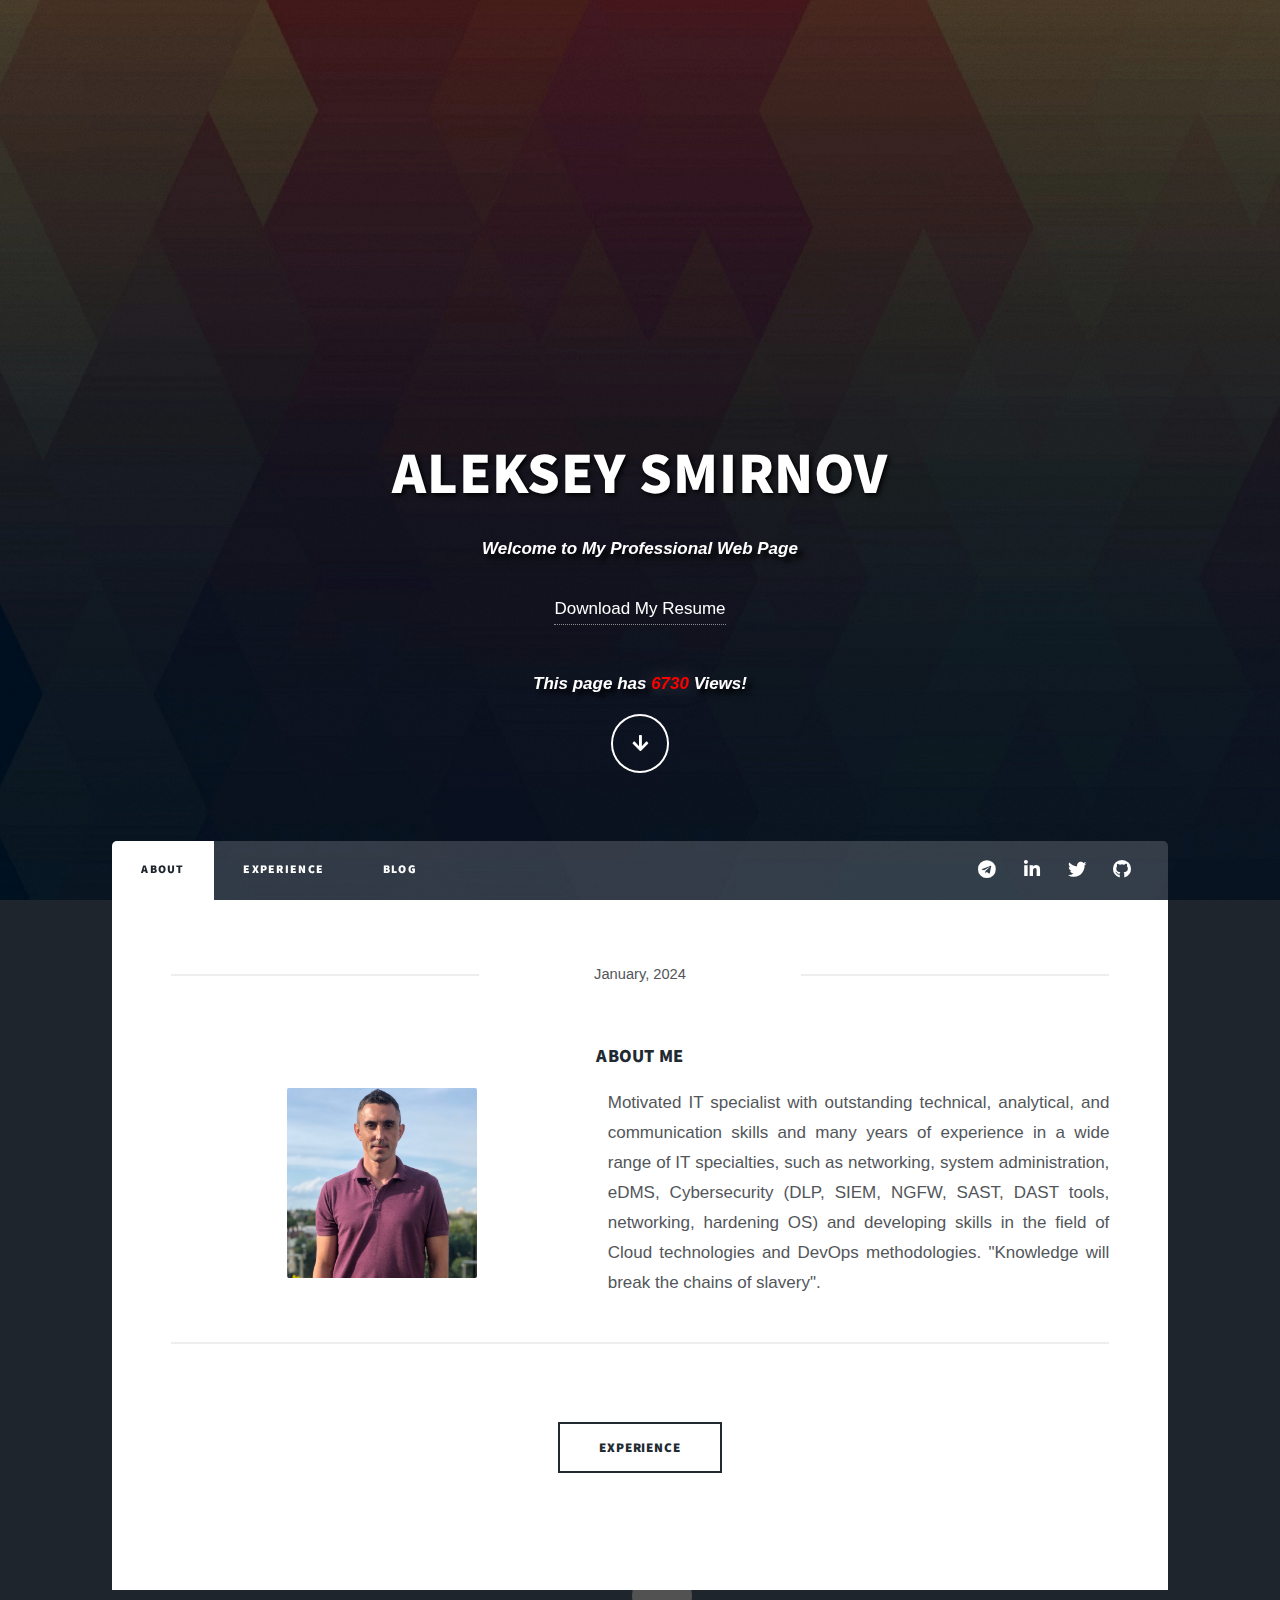
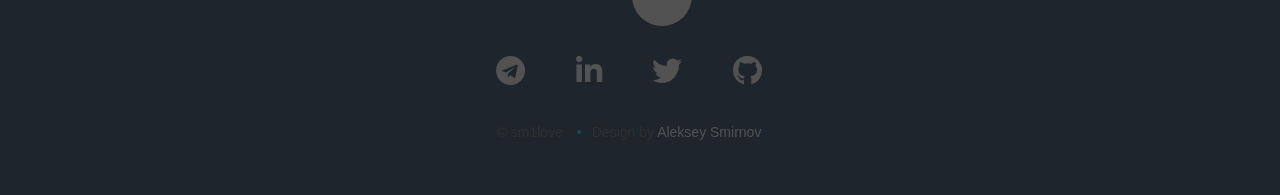
==== commit 40dc8e3e: "improve ui" ====
--- a/index.html
+++ b/index.html
@@ -10,64 +10,79 @@
 	<body class="is-preload">
 
 		<!-- Wrapper -->
-			<div id="wrapper" class="fade-in">
+		<div id="wrapper" class="fade-in">
 
-				<!-- Intro -->
-					<div id="intro">
-						<h1>Aleksey Smirnov<br>
-						</h1>
-						<div id="welcome">Welcome to My Professional Web Page</div><br>
-						<a href="https://www.apache.org/licenses/LICENSE-2.0">Download My Resume</a><br>
-						<div id="counter-number" class="counter-number">This page has <span class="emphasis">6730</span> Views!</div>
-						<ul class="actions">
-							<li><a href="#header" class="button icon solid solo fa-arrow-down scrolly">Continue</a></li>
+			<!-- Intro -->
+			<div id="intro">
+				<h1>Aleksey Smirnov<br>
+				</h1>
+				<div id="welcome">Welcome to My Professional Web Page</div><br>
+				<a href="https://www.apache.org/licenses/LICENSE-2.0">Download My Resume</a><br>
+				<div id="counter-number" class="counter-number">This page has <span class="emphasis">6730</span> Views!</div>
+				<ul class="actions">
+					<li><a href="#header" class="button icon solid solo fa-arrow-down scrolly">Continue</a></li>
+				</ul>
+			</div>
+			<header id="header">
+				<a href="https://www.apache.org/licenses/LICENSE-2.0" target="_blank" class="logo">My Resume</a>
+			</header>
+
+			<nav id="nav">
+				<ul class="links">
+					<li class="active"><a href="index.html">About</a></li>
+					<li><a href="generic.html">Experience</a></li>
+					<li><a href="elements.html">Blog</a></li>
+				</ul>
+				<ul class="icons">
+					<li><a href="https://t.me/sm1love" target="_blank" class="icon brands fa-telegram"><span class="label">Telegram</span></a></li>
+					<li><a href="https://linkedin.com/in/sm1lex" target="_blank" class="icon brands fa-linkedin-in"><span class="label">LinkedIn</span></a></li>
+					<li><a href="https://twitter.com/AISmirnoff" target="_blank" class="icon brands fa-twitter"><span class="label">X-Twitter</span></a></li>
+					<li><a href="https://github.com/sm1lexops" target="_blank" class="icon brands fa-github"><span class="label">GitHub</span></a></li>
+				</ul>
+			</nav>
+
+			<div id="main">
+
+					<article class="post featured">
+						<header class="major">
+							<span class="date">January, 2024</span>
+							<h3>About Me</h3>
+							<a class="image left"><img src="images/myfoto.jpg" alt="LinkedIn foto" ></a>
+							<p>Motivated IT specialist with outstanding technical, analytical, and communication skills and many years of experience in a wide range of IT specialties, such as networking, system administration, eDMS, Cybersecurity (DLP, SIEM, NGFW, SAST, DAST tools, networking, hardening OS) and developing skills in the field of Cloud technologies and DevOps methodologies. "Knowledge will break the chains of slavery".</p>
+							<hr>
+						<ul class="actions special">
+							<li><a href="generic.html" class="button large">Experience</a></li>
 						</ul>
-					</div>
-					<header id="header">
-						<a href="https://www.apache.org/licenses/LICENSE-2.0" target="_blank" class="logo">My Resume</a>
-					</header>
+						</header>
+					</article>
+			</div>
+   <!-- footer
+   ================================================== -->
+			<footer>
 
-					<nav id="nav">
-						<ul class="links">
-							<li class="active"><a href="index.html">About</a></li>
-							<li><a href="generic.html">Experience</a></li>
-							<li><a href="elements.html">Blog</a></li>
-						</ul>
-						<ul class="icons">
-							<li><a href="https://t.me/sm1love" target="_blank" class="icon brands fa-telegram"><span class="label">Telegram</span></a></li>
-							<li><a href="https://linkedin.com/in/sm1lex" target="_blank" class="icon brands fa-linkedin-in"><span class="label">LinkedIn</span></a></li>
-							<li><a href="https://twitter.com/AISmirnoff" target="_blank" class="icon brands fa-twitter"><span class="label">X-Twitter</span></a></li>
-							<li><a href="https://github.com/sm1lexops" target="_blank" class="icon brands fa-github"><span class="label">GitHub</span></a></li>
-						</ul>
-					</nav>
+				<div class="row">
 
-					<div id="main">
+				<div class="twelve columns">
 
-							<article class="post featured">
-								<header class="major">
-									<span class="date">January, 2024</span>
-									<h3>About Me</h3>
-									<a class="image left"><img src="images/myfoto.jpg" alt="LinkedIn foto" ></a>
-									<p>Motivated IT specialist with outstanding technical, analytical, and communication skills and many years of experience in a wide range of IT specialties, such as networking, system administration, eDMS, Cybersecurity (DLP, SIEM, NGFW, SAST, DAST tools, networking, hardening OS) and developing skills in the field of Cloud technologies and DevOps methodologies. "Knowledge will break the chains of slavery".</p>
-									<hr>
-								<ul class="actions special">
-									<li><a href="generic.html" class="button large">Experience</a></li>
-								</ul>
-								</header>
-							</article>
-					</div>
-				<!-- Copyright -->
-					<div id="copyright">
-						<ul class="icons alt">
-							<li><a href="https://t.me/sm1love" target="_blank" class="icon brands alt fa-telegram"><span class="label">Telegram</span></a></li>
-							<li><a href="https://linkedin.com/in/sm1lex" target="_blank" class="icon brands alt fa-linkedin-in"><span class="label">LinkedIn</span></a></li>
-							<li><a href="https://twitter.com/AISmirnoff" target="_blank" class="icon brands alt fa-twitter"><span class="label">X-Twitter</span></a></li>
-							<li><a href="https://github.com/sm1lexops" target="_blank" class="icon brands alt fa-github"><span class="label">GitHub</span></a></li>
-						</ul>
-					</div>
+					<ul class="social-links">
+						<li><a href="https://t.me/sm1love" target="_blank" class="icon brands fa-telegram"><span class="label">Telegram</span></a></li>
+						<li><a href="https://linkedin.com/in/sm1lex" target="_blank" class="icon brands fa-linkedin-in"><span class="label">LinkedIn</span></a></li>
+						<li><a href="https://twitter.com/AISmirnoff" target="_blank" class="icon brands fa-twitter"><span class="label">X-Twitter</span></a></li>
+						<li><a href="https://github.com/sm1lexops" target="_blank" class="icon brands fa-github"><span class="label">GitHub</span></a></li>
+					</ul>
 
-			</div>
+					<ul class="copyright">
+						<li>&copy; sm1love</li>
+						<li>Design by <a href="https://linkedin.com/in/sm1lex" title="Aleksey Smirnov" target="_blank">Aleksey Smirnov</a></li>
+					</ul>
 
+				</div>
+
+				<div id="go-top"><a class="smoothscroll" title="Back to Top" href="#home"><i class="icon-up-open"></i></a></div>
+
+				</div>
+
+			</footer> <!-- Footer End-->
 		<!-- Scripts -->
 			<script src="assets/js/jquery.min.js"></script>
 			<script src="assets/js/jquery.scrollex.min.js"></script>
@@ -76,6 +91,5 @@
 			<script src="assets/js/breakpoints.min.js"></script>
 			<script src="assets/js/util.js"></script>
 			<script src="assets/js/main.js"></script>
-
 	</body>
 </html>--- a/assets/css/main.css
+++ b/assets/css/main.css
@@ -140,10 +140,14 @@
 	}
 
 	body, input, select, textarea {
-		font-family: "Merriweather", Georgia, serif;
-		font-weight: 400;
-		font-size: 1rem;
-		line-height: 1.8;
+		font-family: 'opensans-regular', sans-serif;
+		font-weight: normal;
+		font-size: 17px;
+		line-height: 30px;
+		color: #52565a;
+	 
+		-webkit-font-smoothing: antialiased; /* Fix for webkit rendering */
+		-webkit-text-size-adjust: 100%;
 	}
 
 	a {
@@ -175,8 +179,8 @@
 	h1, h2, h3, h4, h5, h6 {
 		font-family: "Source Sans Pro", Helvetica, sans-serif;
 		font-weight: 800;
-		line-height: 1.;
-		letter-spacing: 0.055em;
+		line-height: 1;
+		letter-spacing: 0.015em;
 		text-transform: uppercase;
 		margin: 0 0 1rem 0;
 	}
@@ -2591,33 +2595,33 @@
 	}
 
 		.image img {
-			display: block;
+			display: -moz-inline-box;
 			border-radius: 1%;
 		}
 
 		.image.left, .image.right {
-			max-width: 50%;
+			max-width: 45%;
 		}
 
 			.image.left img, .image.right img {
-				width: 50%;
+				width: 45%;
 			}
 
 		.image.left {
 			float: left;
 			margin: 0 1rem 1rem 0;
-			top: 0.75rem;
+			top: 0.05rem;
 		}
 
 		.image.right {
 			float: right;
 			margin: 0 0 2rem 2rem;
-			top: 0.75rem;
+			top: 0.05rem;
 		}
 
 		.image.fit {
 			display: block;
-			margin: 2.5rem 0;
+			margin: 1.5rem 0;
 			width: 100%;
 		}
 
@@ -3419,6 +3423,7 @@
 			font-weight: bolder;
 			color: #ffffff;
 			text-shadow: 5px 5px 5px rgba(0, 0, 0);
+			padding: 1rem 1rem 1rem 1rem;
 		}
 		
 		#intro blockquote {
@@ -3868,7 +3873,7 @@
 		}
 
 		#main > .post {
-			padding: 8rem 8rem 1rem 8rem ;
+			padding: 4rem 8rem 1rem 8rem ;
 		}
 
 			#main > .post header.major > .date {
@@ -4035,8 +4040,87 @@
 		}
 
 /* Footer */
-
-	#footer {
+footer {
+   padding-top: 48px;
+   margin-bottom: 48px;
+   color: #303030;
+   font-size: 14px;
+   text-align: center;
+   position: relative;
+}
+
+footer a, footer a:visited { color: #525252; }
+footer a:hover, footer a:focus { color: #fff; }
+
+/* copyright */
+footer .copyright {
+    margin: 0;
+    padding: 0;
+ }
+footer .copyright li {
+    display: inline-block;
+    margin: 0;
+    padding: 0;
+    line-height: 24px;
+}
+.ie footer .copyright li {
+   display: inline;
+}
+footer .copyright li:before {
+    content: "\2022";
+    padding-left: 10px;
+    padding-right: 10px;
+    color: #095153;
+}
+footer .copyright  li:first-child:before {
+    display: none;
+}
+
+/* social links */
+footer .social-links {
+   margin: 18px 0 30px 0;
+   padding: 0;
+   font-size: 30px;
+}
+footer .social-links li {
+    display: inline-block;
+    margin: 0;
+    padding: 0;
+    margin-left: 42px;
+    color: #F06000;
+}
+
+footer .social-links li:first-child { margin-left: 0; }
+
+/* Go To Top Button */
+#go-top {
+	position: absolute;
+	top: -24px;
+   left: 50%;
+   margin-left: -30px;
+}
+#go-top a {
+	text-decoration: none;
+	border: 0 none;
+	display: block;
+	width: 60px;
+	height: 60px;
+	background-color: #525252;
+
+	-webkit-transition: all 0.2s ease-in-out;
+   -moz-transition: all 0.2s ease-in-out;
+   -o-transition: all 0.2s ease-in-out;
+   -ms-transition: all 0.2s ease-in-out;
+   transition: all 0.2s ease-in-out;
+
+   color: #fff;
+   font-size: 21px;
+   line-height: 60px;
+ 	border-radius: 100%;
+}
+#go-top a:hover { background-color: #0F9095; }
+
+/*	#footer {
 		color: #717981;
 		display: -moz-flex;
 		display: -webkit-flex;
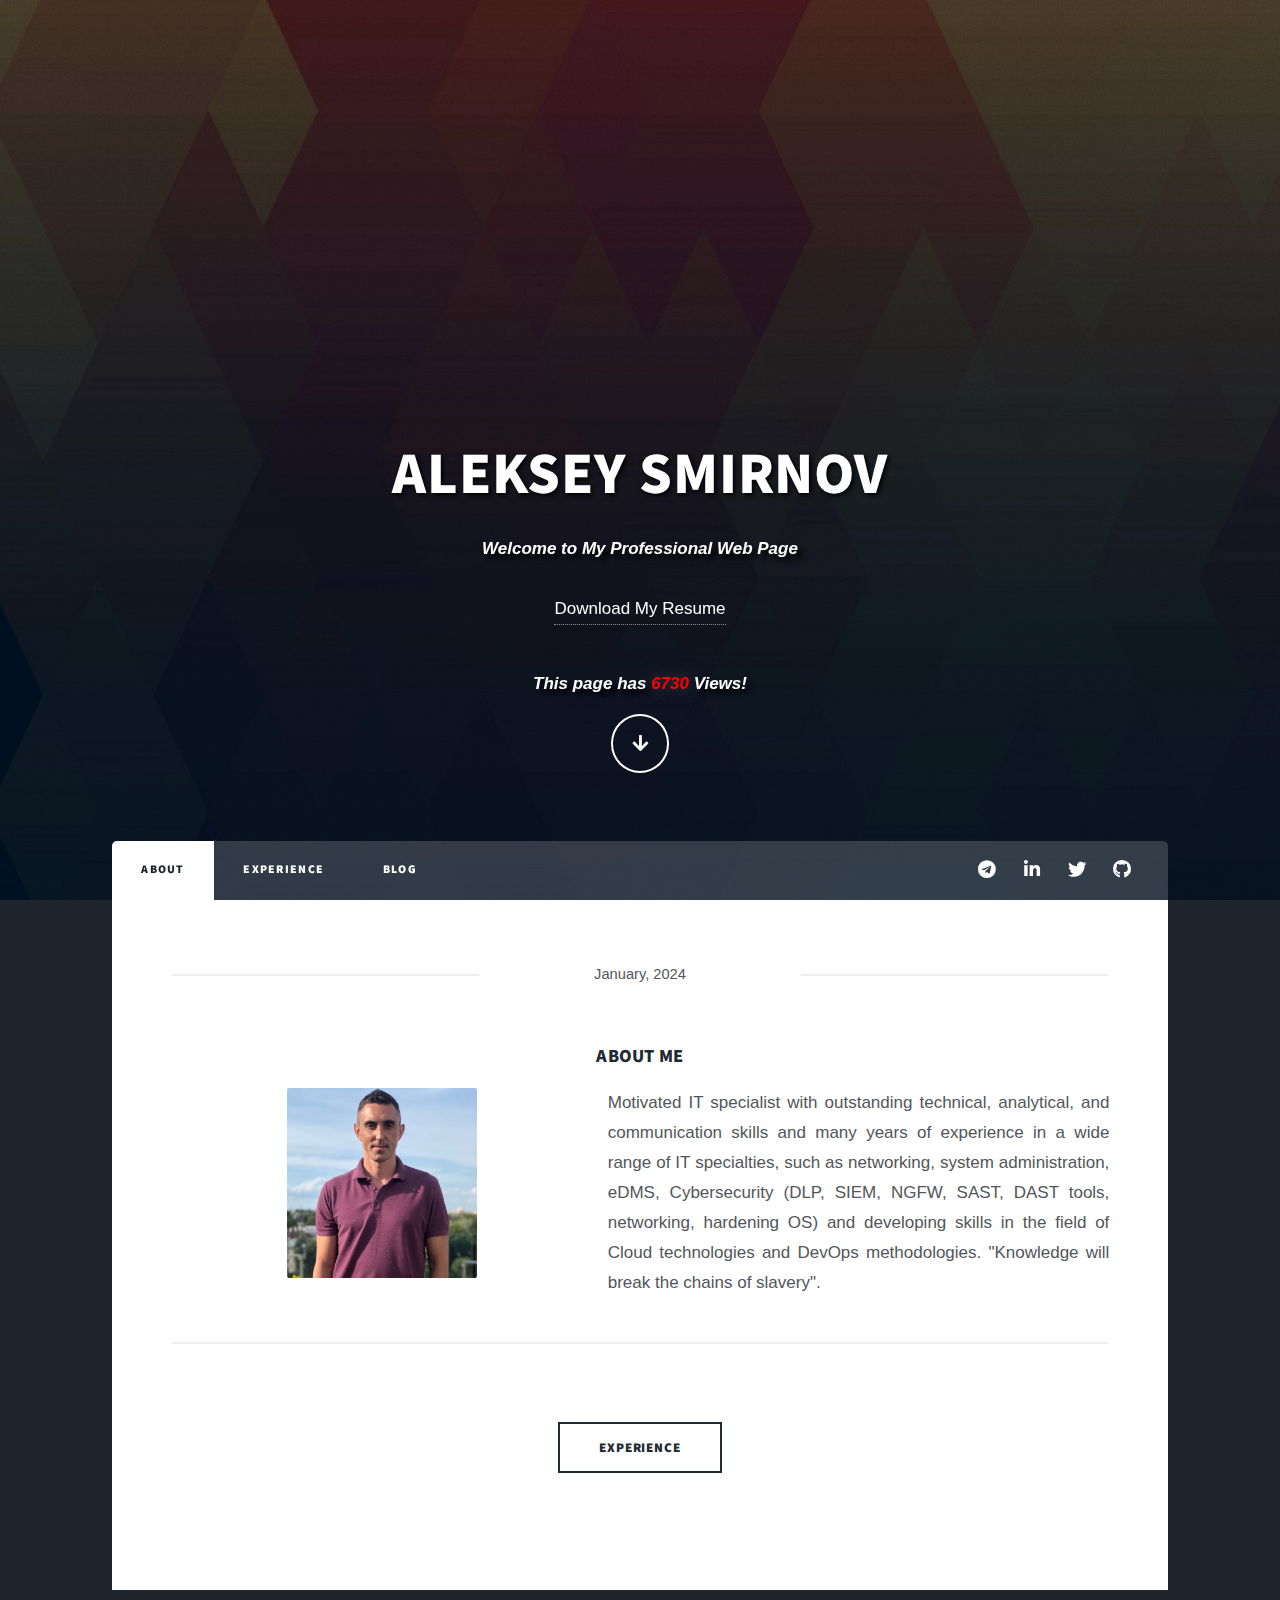
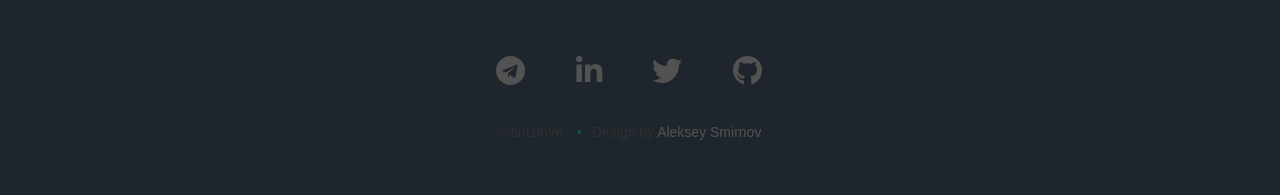
==== commit b0ad2e7e: "update info" ====
--- a/index.html
+++ b/index.html
@@ -8,10 +8,8 @@
 		<noscript><link rel="stylesheet" href="assets/css/noscript.css"></noscript>
 	</head>
 	<body class="is-preload">
-
 		<!-- Wrapper -->
 		<div id="wrapper" class="fade-in">
-
 			<!-- Intro -->
 			<div id="intro">
 				<h1>Aleksey Smirnov<br>
@@ -26,7 +24,6 @@
 			<header id="header">
 				<a href="https://www.apache.org/licenses/LICENSE-2.0" target="_blank" class="logo">My Resume</a>
 			</header>
-
 			<nav id="nav">
 				<ul class="links">
 					<li class="active"><a href="index.html">About</a></li>
@@ -40,50 +37,40 @@
 					<li><a href="https://github.com/sm1lexops" target="_blank" class="icon brands fa-github"><span class="label">GitHub</span></a></li>
 				</ul>
 			</nav>
-
 			<div id="main">
-
-					<article class="post featured">
-						<header class="major">
-							<span class="date">January, 2024</span>
-							<h3>About Me</h3>
-							<a class="image left"><img src="images/myfoto.jpg" alt="LinkedIn foto" ></a>
-							<p>Motivated IT specialist with outstanding technical, analytical, and communication skills and many years of experience in a wide range of IT specialties, such as networking, system administration, eDMS, Cybersecurity (DLP, SIEM, NGFW, SAST, DAST tools, networking, hardening OS) and developing skills in the field of Cloud technologies and DevOps methodologies. "Knowledge will break the chains of slavery".</p>
-							<hr>
-						<ul class="actions special">
-							<li><a href="generic.html" class="button large">Experience</a></li>
-						</ul>
-						</header>
-					</article>
+				<article class="post featured">
+					<header class="major">
+						<span class="date">January, 2024</span>
+						<h3>About Me</h3>
+						<a class="image left"><img src="images/myfoto.jpg" alt="LinkedIn foto" ></a>
+						<p>Motivated IT specialist with outstanding technical, analytical, and communication skills and many years of experience in a wide range of IT specialties, such as networking, system administration, eDMS, Cybersecurity (DLP, SIEM, NGFW, SAST, DAST tools, networking, hardening OS) and developing skills in the field of Cloud technologies and DevOps methodologies. "Knowledge will break the chains of slavery".</p>
+						<hr>
+					<ul class="actions special">
+						<li><a href="generic.html" class="button large">Experience</a></li>
+					</ul>
+					</header>
+				</article>
 			</div>
-   <!-- footer
-   ================================================== -->
+			<!-- footer
+			================================================== -->
 			<footer>
-
 				<div class="row">
-
 				<div class="twelve columns">
-
 					<ul class="social-links">
 						<li><a href="https://t.me/sm1love" target="_blank" class="icon brands fa-telegram"><span class="label">Telegram</span></a></li>
 						<li><a href="https://linkedin.com/in/sm1lex" target="_blank" class="icon brands fa-linkedin-in"><span class="label">LinkedIn</span></a></li>
 						<li><a href="https://twitter.com/AISmirnoff" target="_blank" class="icon brands fa-twitter"><span class="label">X-Twitter</span></a></li>
 						<li><a href="https://github.com/sm1lexops" target="_blank" class="icon brands fa-github"><span class="label">GitHub</span></a></li>
 					</ul>
-
 					<ul class="copyright">
 						<li>&copy; sm1love</li>
 						<li>Design by <a href="https://linkedin.com/in/sm1lex" title="Aleksey Smirnov" target="_blank">Aleksey Smirnov</a></li>
 					</ul>
-
 				</div>
-
-				<div id="go-top"><a class="smoothscroll" title="Back to Top" href="#home"><i class="icon-up-open"></i></a></div>
-
 				</div>
-
 			</footer> <!-- Footer End-->
-		<!-- Scripts -->
+				<!-- Scripts -->
+		</div>
 			<script src="assets/js/jquery.min.js"></script>
 			<script src="assets/js/jquery.scrollex.min.js"></script>
 			<script src="assets/js/jquery.scrolly.min.js"></script>
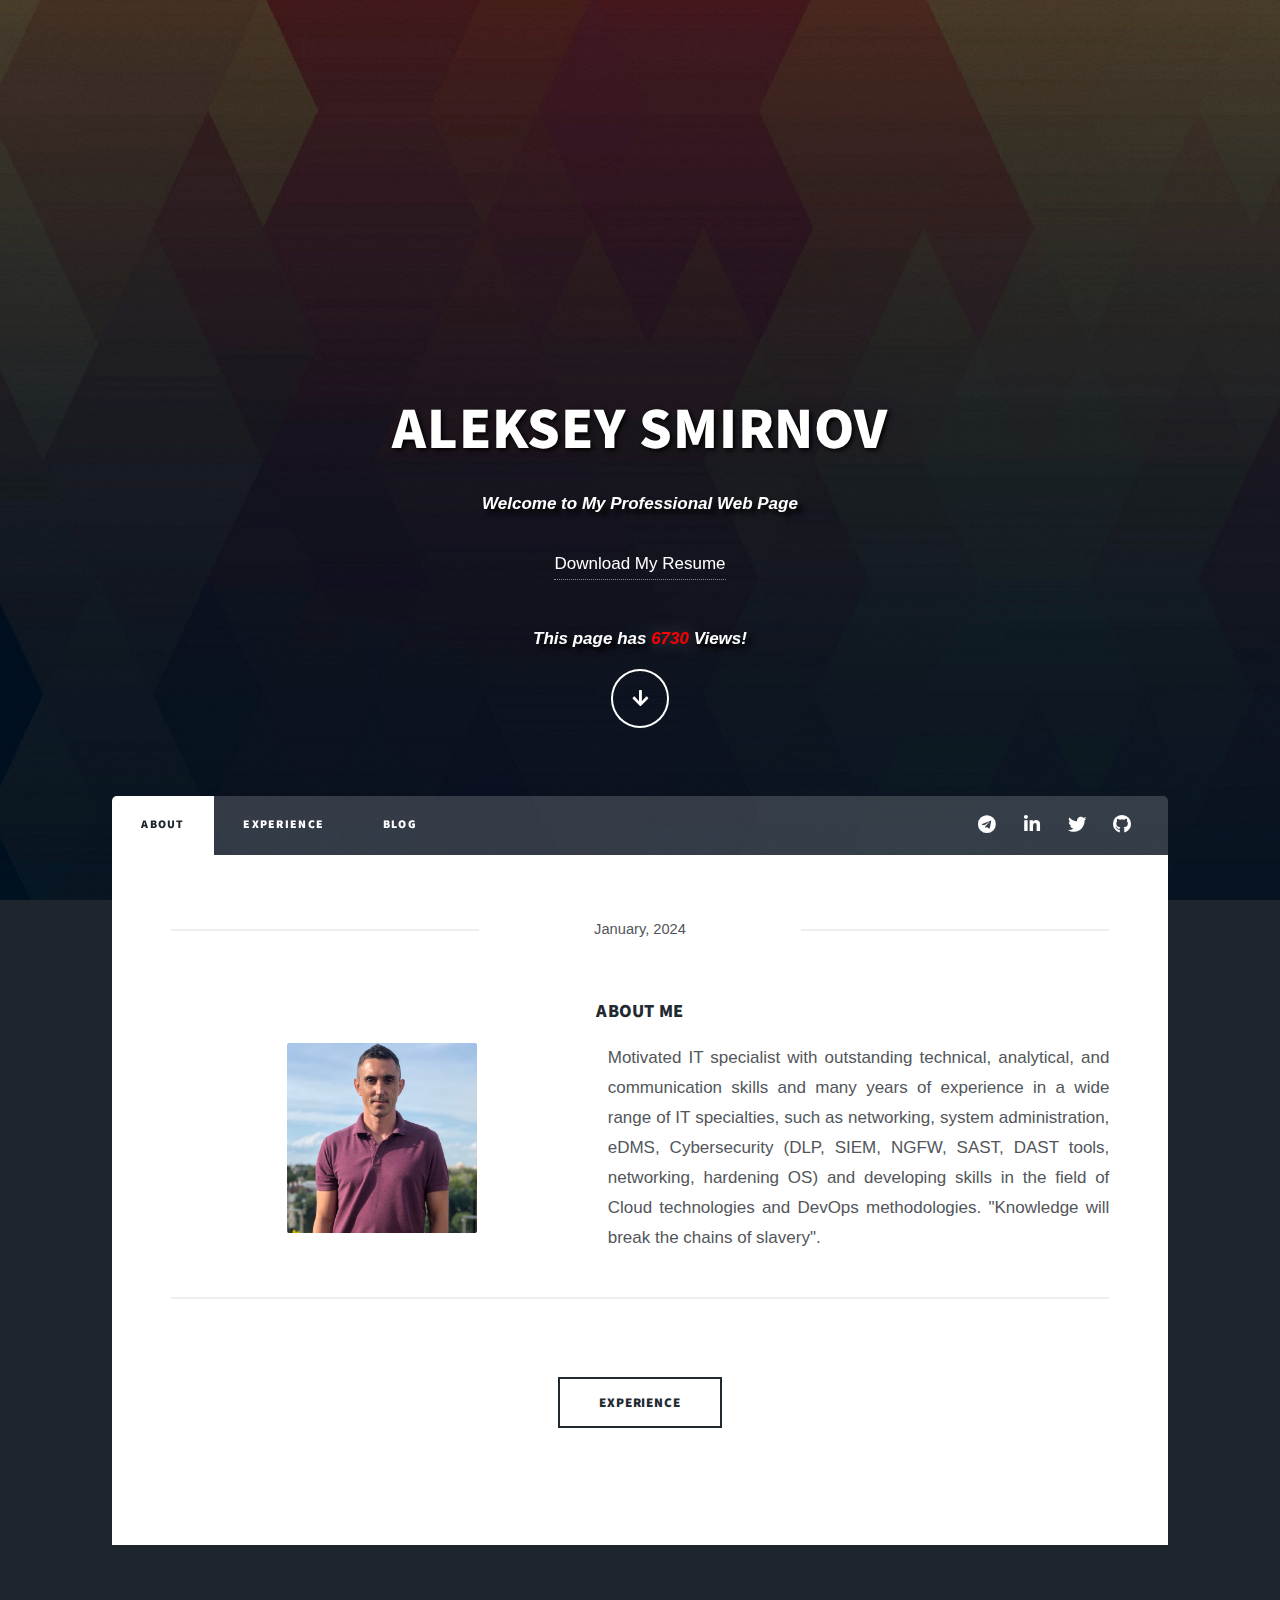
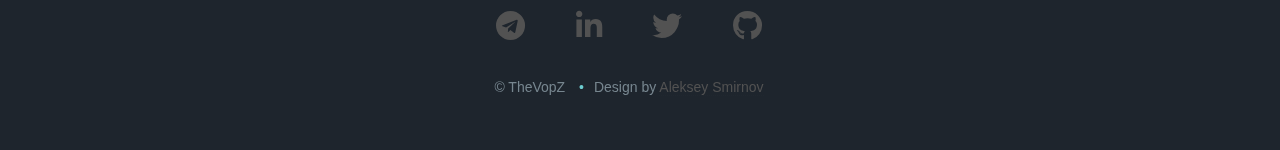
==== commit cd558030: "footer update" ====
--- a/index.html
+++ b/index.html
@@ -63,7 +63,7 @@
 						<li><a href="https://github.com/sm1lexops" target="_blank" class="icon brands fa-github"><span class="label">GitHub</span></a></li>
 					</ul>
 					<ul class="copyright">
-						<li>&copy; sm1love</li>
+						<li>&copy; TheVopZ</li>
 						<li>Design by <a href="https://linkedin.com/in/sm1lex" title="Aleksey Smirnov" target="_blank">Aleksey Smirnov</a></li>
 					</ul>
 				</div>
--- a/assets/css/main.css
+++ b/assets/css/main.css
@@ -3310,7 +3310,7 @@
 		cursor: default;
 		text-align: center;
 		z-index: 1;
-		min-height: 100vh;
+		min-height: 95vh;
 	}
 
 		#intro input, #intro select, #intro textarea {
@@ -4043,7 +4043,7 @@
 footer {
    padding-top: 48px;
    margin-bottom: 48px;
-   color: #303030;
+   color: #77868f;
    font-size: 14px;
    text-align: center;
    position: relative;
@@ -4070,7 +4070,7 @@
     content: "\2022";
     padding-left: 10px;
     padding-right: 10px;
-    color: #095153;
+    color: #6dcccf;
 }
 footer .copyright  li:first-child:before {
     display: none;
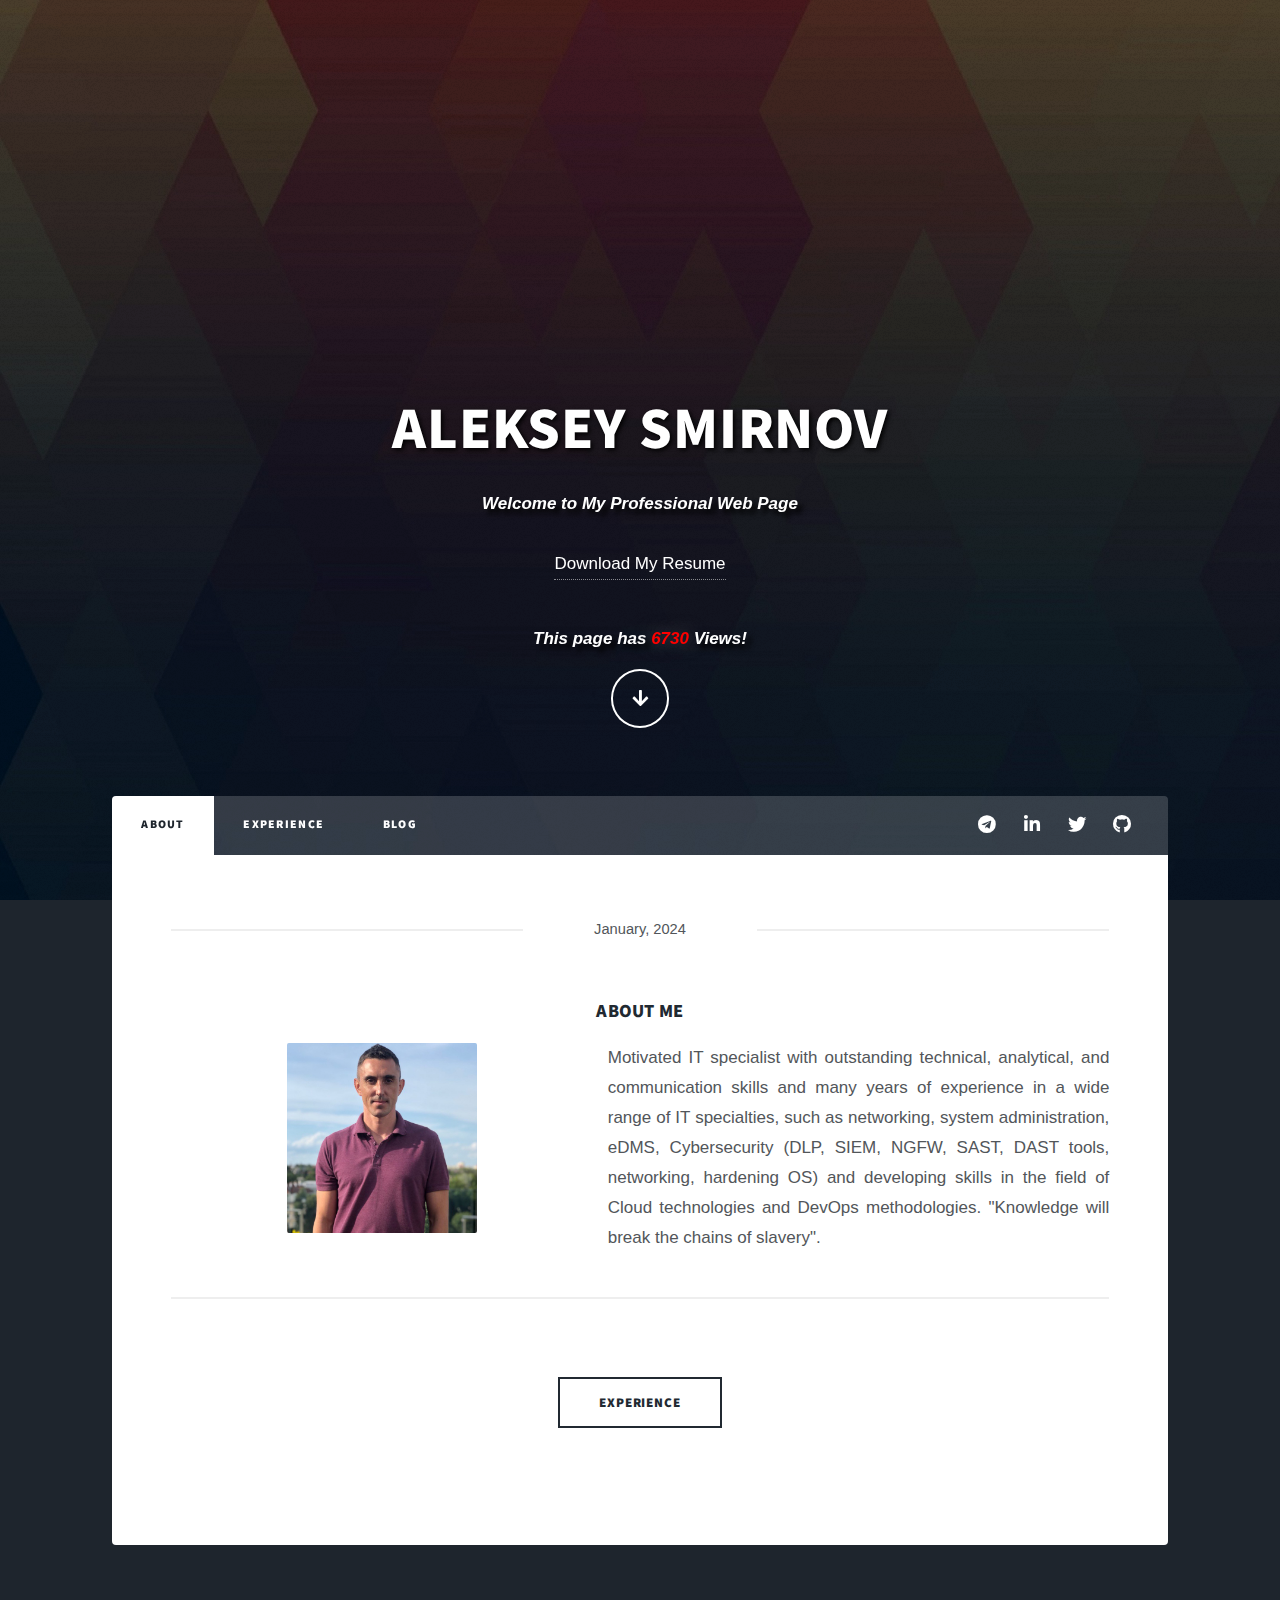
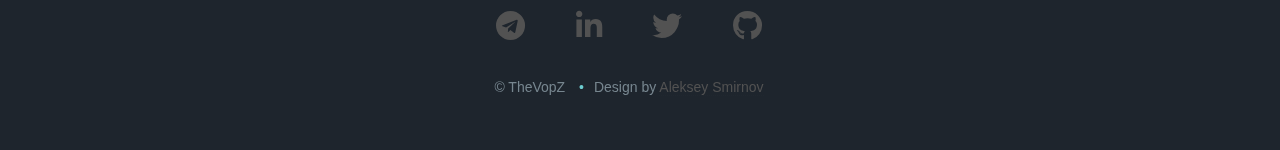
==== commit 11df1a3c: "implement js for aws lambda visitors counter" ====
--- a/index.html
+++ b/index.html
@@ -78,5 +78,6 @@
 			<script src="assets/js/breakpoints.min.js"></script>
 			<script src="assets/js/util.js"></script>
 			<script src="assets/js/main.js"></script>
+			<script src="assets/js/index.js"></script>
 	</body>
 </html>--- a/assets/css/main.css
+++ b/assets/css/main.css
@@ -205,7 +205,7 @@
 
 	h3 {
 		font-size: 1.25rem;
-		margin: 0 0 1.5rem 0;
+		margin: 1rem 0 1.5rem 0;
 	}
 
 	h4 {
@@ -328,13 +328,13 @@
 		/* column widths */
 		.row .one         { width: 8.33333%; }
 		.row .two         { width: 16.66667%; }
-		.row .three       { width: 25%; }
+		.row .three       { width: 20%; }
 		.row .four        { width: 33.33333%; }
 		.row .five        { width: 41.66667%; }
 		.row .six         { width: 50%; }
 		.row .seven       { width: 58.33333%; }
 		.row .eight       { width: 66.66667%; }
-		.row .nine        { width: 75%; }
+		.row .nine        { width: 95%; }
 		.row .ten         { width: 83.33333%; }
 		.row .eleven      { width: 91.66667%; }
 		.row .twelve      { width: 100%; }
@@ -2968,7 +2968,7 @@
 					display: block;
 					position: absolute;
 					top: 50%;
-					width: calc(50% - 11rem);
+					width: calc(50% - 8rem);
 					border-top: solid 2px;
 				}
 
@@ -3353,12 +3353,18 @@
 		/* ------------------------------------------------------------------ */
 		/* d. Resume Section
 		/* ------------------------------------------------------------------ */
-
+		*, *:before, *:after {
+			-moz-box-sizing: border-box;
+			-webkit-box-sizing: border-box;
+			box-sizing: border-box;
+		}
 		#resume {
 			background: #ffffff;
 			padding-top: 90px;
 			padding-bottom: 72px;
 			overflow: hidden;
+			border-bottom-left-radius: 4px;
+			border-bottom-right-radius: 4px;
 		 }
 
 		 #resume a, #resume a:visited  { color: #ff0000; }
@@ -3370,15 +3376,16 @@
 			letter-spacing: 1px;
 		 }
 		 #resume h1 span {
+			font: 18px/20px "Source Sans Pro", Helvetica, sans-serif;
 			border-bottom: 3px solid #ff0000;
 			padding-bottom: 6px;
 		 }
 		 #resume h3 {
-			font: 25px/30px 'opensans-bold', sans-serif;
+			font: 25px/30px  "Source Sans Pro", Helvetica, sans-serif;
 		 }
 
-		 #resume .header-col { padding-top: 9px; }
-		 #resume .main-col { padding-right: 10%; }
+		 #resume .header-col { padding-top: 15px; }
+		 #resume .main-col { padding-right: 5%; }
 
 		 .education, .work {
 			margin-bottom: 48px;
@@ -3399,9 +3406,22 @@
 			font: 15px/24px 'opensans-regular', sans-serif;
 			margin-top: 6px;
 		 }
+
+		/*#resume h1 { font: 16px/24px 'opensans-bold', sans-serif; }
+		#resume .main-col { padding-right: 5%; }   
+		#resume .header-col {
+			padding-top: 0;
+			margin-bottom: 48px;
+			text-align: center;
+		}
+		#resume h1 { letter-spacing: 3px; }
+		#resume .main-col { padding-right: 30px; }
+		#resume h3, #resume .info { text-align: center; }
+			
+		.bars { width: 100%; }*/
 		.column, .columns {
 			position: relative;
-			padding: 0 20px;
+			padding: 0 30px;
 			min-height: 1px;
 			float: left;
 		} 
@@ -3539,6 +3559,7 @@
 				transform: translateY(4rem);
 				opacity: 0;
 			}
+
 
 		@media screen and (max-width: 980px) {
 
@@ -3717,8 +3738,8 @@
 		max-width: 72rem;
 		z-index: 2;
 		/* Round only the bottom corners */
-		border-top-left-radius: 5px; /* Adjust the value based on your preference */
-		border-top-right-radius: 5px; /* Adjust the value based on your preference */
+		border-top-left-radius: 4px; /* Adjust the value based on your preference */
+		border-top-right-radius: 4px; /* Adjust the value based on your preference */
 	}
 
 		#nav ul.divided li {
@@ -3856,6 +3877,8 @@
 		width: calc(100% - 4rem);
 		max-width: 72rem;
 		z-index: 2;
+		border-bottom-right-radius: 4px;
+		border-bottom-left-radius: 4px;
 	}
 
 		#main > * {
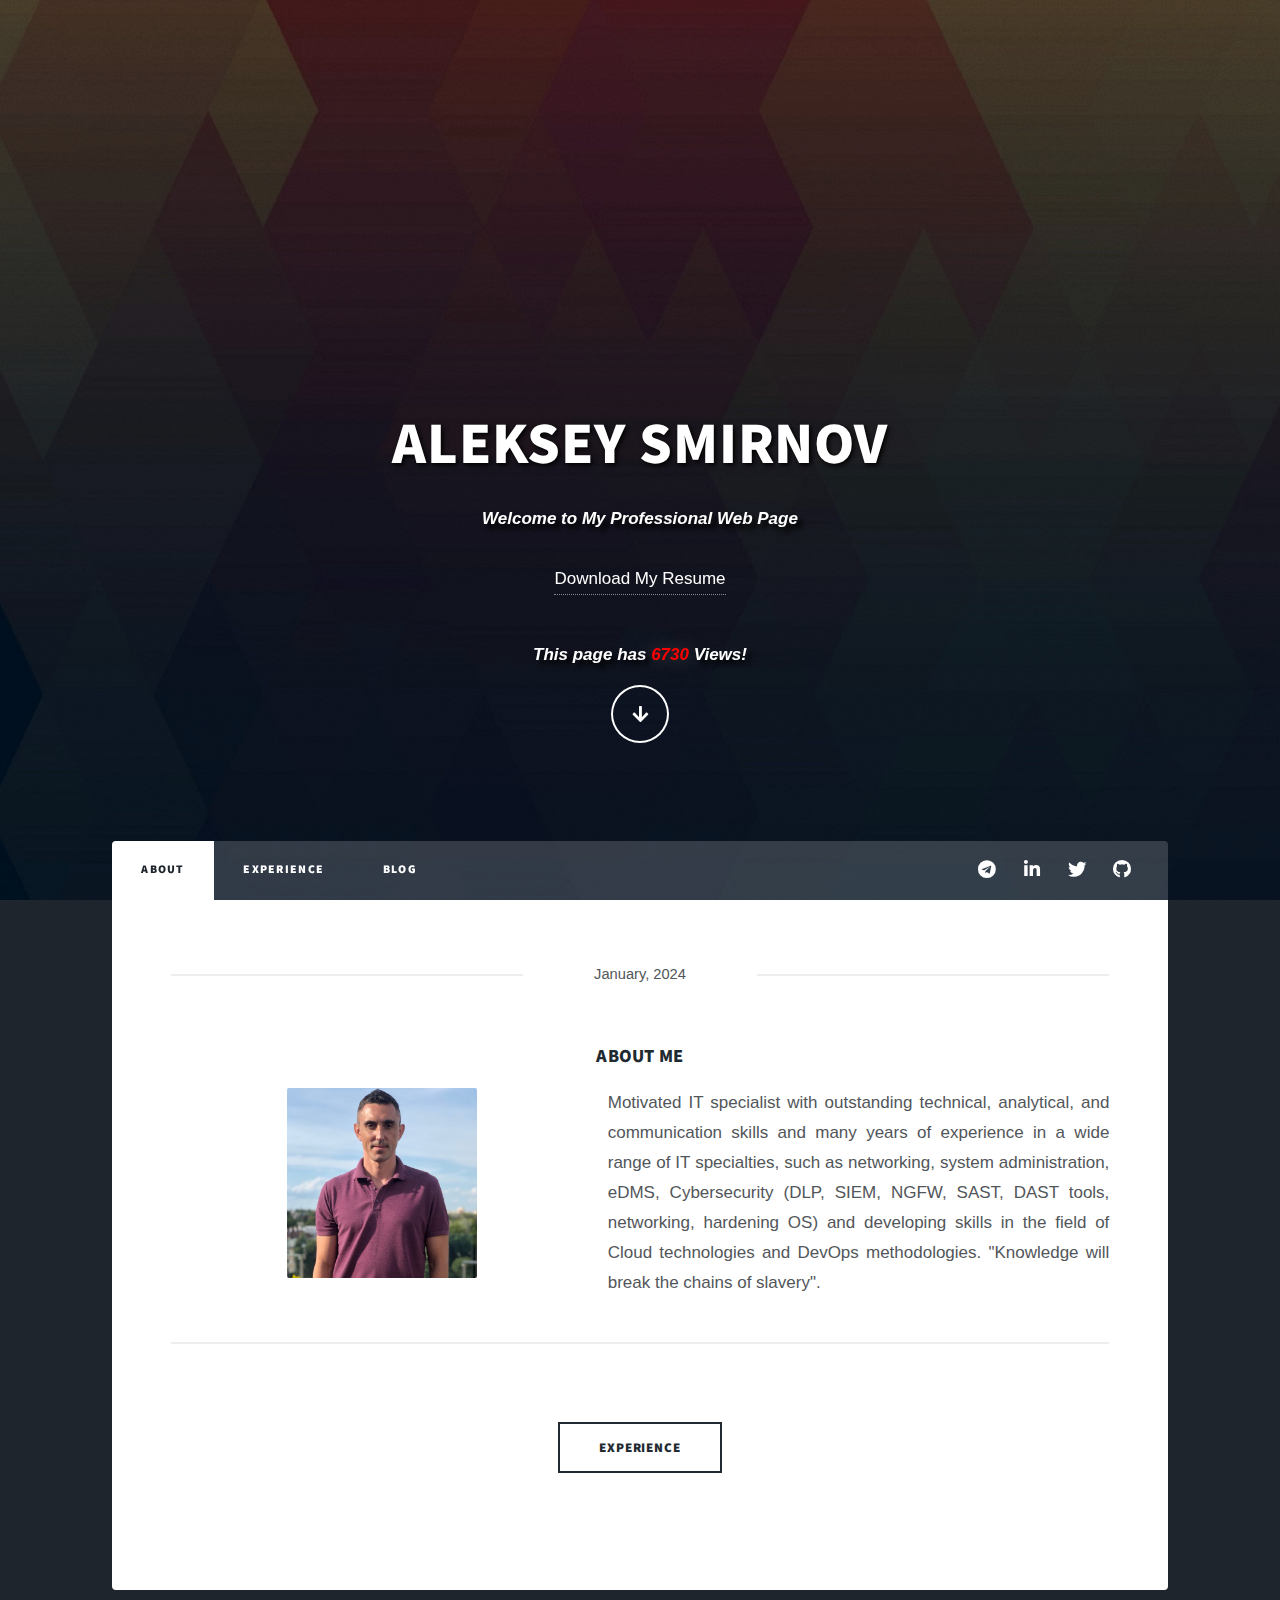
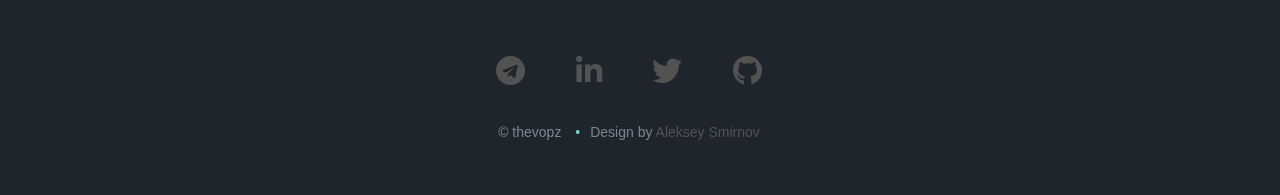
==== commit e7f1a53b: "fix copyright" ====
--- a/index.html
+++ b/index.html
@@ -63,7 +63,7 @@
 						<li><a href="https://github.com/sm1lexops" target="_blank" class="icon brands fa-github"><span class="label">GitHub</span></a></li>
 					</ul>
 					<ul class="copyright">
-						<li>&copy; TheVopZ</li>
+						<li>&copy; thevopz</li>
 						<li>Design by <a href="https://linkedin.com/in/sm1lex" title="Aleksey Smirnov" target="_blank">Aleksey Smirnov</a></li>
 					</ul>
 				</div>
--- a/assets/css/main.css
+++ b/assets/css/main.css
@@ -3285,7 +3285,7 @@
 
 	#intro {
 		color: #ffffff;
-		padding: 8rem 4rem 6rem 4rem ;
+		padding: 6rem 4rem 8rem 4rem ;
 		-moz-align-items: center;
 		-webkit-align-items: center;
 		-ms-align-items: center;
@@ -3310,7 +3310,7 @@
 		cursor: default;
 		text-align: center;
 		z-index: 1;
-		min-height: 95vh;
+		min-height: 100vh;
 	}
 
 		#intro input, #intro select, #intro textarea {
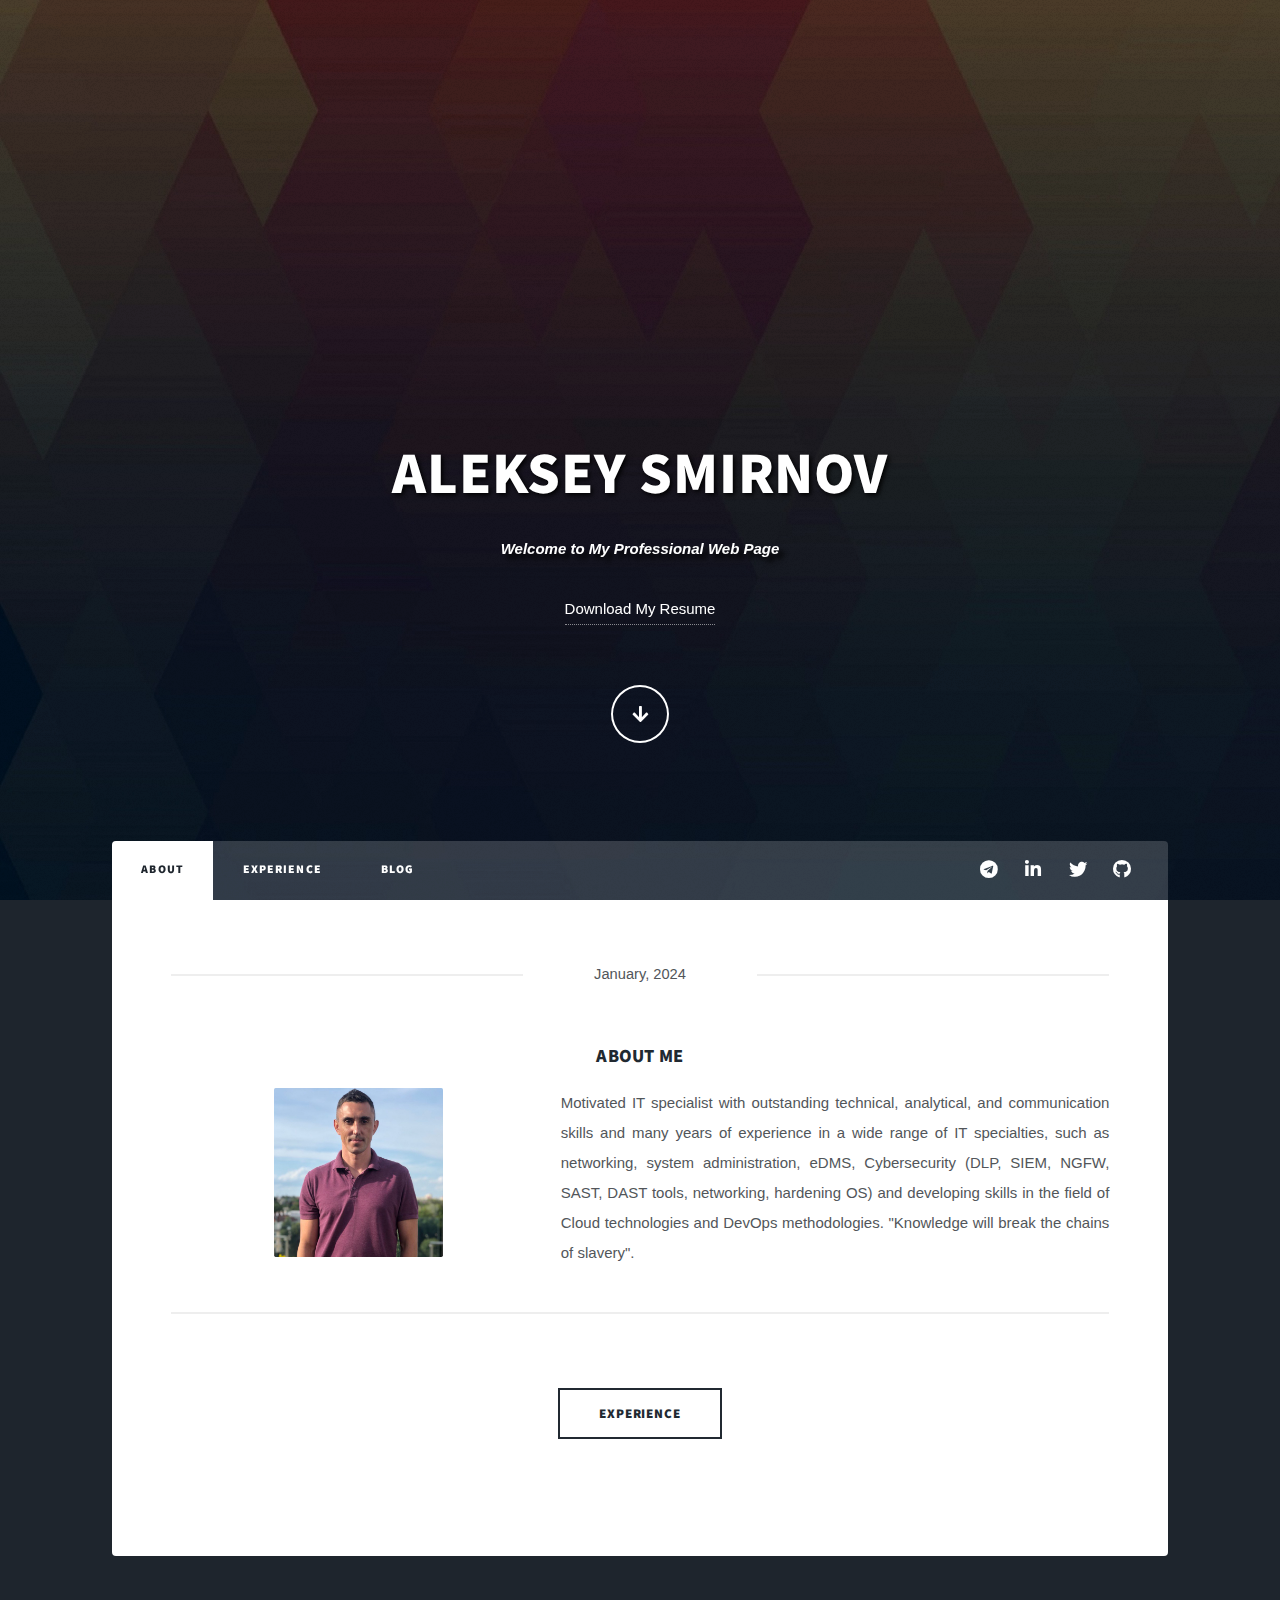
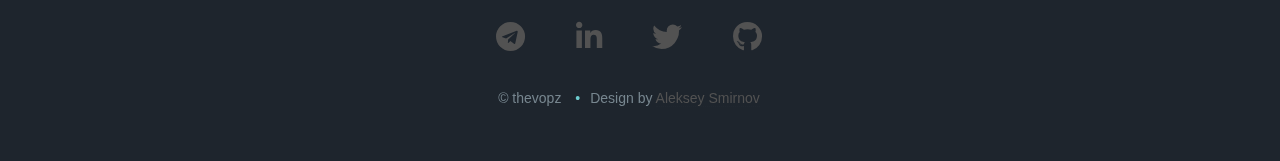
==== commit 4621476c: "fix mobile look css html" ====
--- a/index.html
+++ b/index.html
@@ -16,7 +16,7 @@
 				</h1>
 				<div id="welcome">Welcome to My Professional Web Page</div><br>
 				<a href="https://www.apache.org/licenses/LICENSE-2.0">Download My Resume</a><br>
-				<div id="counter-number" class="counter-number">This page has <span class="emphasis">6730</span> Views!</div>
+				<div id="counter-number" class="counter-number"></div>
 				<ul class="actions">
 					<li><a href="#header" class="button icon solid solo fa-arrow-down scrolly">Continue</a></li>
 				</ul>
@@ -42,7 +42,9 @@
 					<header class="major">
 						<span class="date">January, 2024</span>
 						<h3>About Me</h3>
+						<div class="three culumns">
 						<a class="image left"><img src="images/myfoto.jpg" alt="LinkedIn foto" ></a>
+						</div>
 						<p>Motivated IT specialist with outstanding technical, analytical, and communication skills and many years of experience in a wide range of IT specialties, such as networking, system administration, eDMS, Cybersecurity (DLP, SIEM, NGFW, SAST, DAST tools, networking, hardening OS) and developing skills in the field of Cloud technologies and DevOps methodologies. "Knowledge will break the chains of slavery".</p>
 						<hr>
 					<ul class="actions special">
--- a/assets/css/main.css
+++ b/assets/css/main.css
@@ -142,7 +142,7 @@
 	body, input, select, textarea {
 		font-family: 'opensans-regular', sans-serif;
 		font-weight: normal;
-		font-size: 17px;
+		font-size: 15px;
 		line-height: 30px;
 		color: #52565a;
 	 
@@ -205,7 +205,7 @@
 
 	h3 {
 		font-size: 1.25rem;
-		margin: 1rem 0 1.5rem 0;
+		margin: 0.6rem 0 1.5rem 0;
 	}
 
 	h4 {
@@ -334,7 +334,7 @@
 		.row .six         { width: 50%; }
 		.row .seven       { width: 58.33333%; }
 		.row .eight       { width: 66.66667%; }
-		.row .nine        { width: 95%; }
+		.row .nine        { width: 100%; }
 		.row .ten         { width: 83.33333%; }
 		.row .eleven      { width: 91.66667%; }
 		.row .twelve      { width: 100%; }
@@ -2600,7 +2600,7 @@
 		}
 
 		.image.left, .image.right {
-			max-width: 45%;
+			max-width: 40%;
 		}
 
 			.image.left img, .image.right img {
@@ -3285,7 +3285,7 @@
 
 	#intro {
 		color: #ffffff;
-		padding: 6rem 4rem 8rem 4rem ;
+		padding: 0rem 4rem 8rem 4rem ;
 		-moz-align-items: center;
 		-webkit-align-items: center;
 		-ms-align-items: center;
@@ -3309,7 +3309,7 @@
 		position: relative;
 		cursor: default;
 		text-align: center;
-		z-index: 1;
+		z-index: 0;
 		min-height: 100vh;
 	}
 
@@ -3353,11 +3353,6 @@
 		/* ------------------------------------------------------------------ */
 		/* d. Resume Section
 		/* ------------------------------------------------------------------ */
-		*, *:before, *:after {
-			-moz-box-sizing: border-box;
-			-webkit-box-sizing: border-box;
-			box-sizing: border-box;
-		}
 		#resume {
 			background: #ffffff;
 			padding-top: 90px;
@@ -3384,11 +3379,12 @@
 			font: 25px/30px  "Source Sans Pro", Helvetica, sans-serif;
 		 }
 
-		 #resume .header-col { padding-top: 15px; }
+		 #resume .header-col { padding-top: 15px; text-align: center; }
 		 #resume .main-col { padding-right: 5%; }
 
 		 .education, .work {
-			margin-bottom: 48px;
+			padding-left: 0px !important; top: 0px !important; margin-left: 0px !important;
+			margin-bottom: 28px;
 			padding-bottom: 24px;
 			border-bottom: 1px solid #E8E8E8;
 		 }
@@ -3421,9 +3417,9 @@
 		.bars { width: 100%; }*/
 		.column, .columns {
 			position: relative;
-			padding: 0 30px;
+			padding: 0 10px;
 			min-height: 1px;
-			float: left;
+			float: inherit;
 		} 
 		.column.centered, .columns.centered  {
 			float: none;
@@ -3882,7 +3878,7 @@
 	}
 
 		#main > * {
-			padding: 4rem 4rem 2rem 4rem ;
+			padding: 2rem 10rem 2rem 12rem ;
 			border-top: solid 2px #eeeeee;
 			margin: 0;
 		}
@@ -3904,7 +3900,7 @@
 			}
 
 			#main > .post header.major > h1, #main > .post header.major h2 {
-				font-size: 4rem;
+				font-size: 3rem;
 				line-height: 1.1;
 				margin: 0 0 2rem 0;
 			}
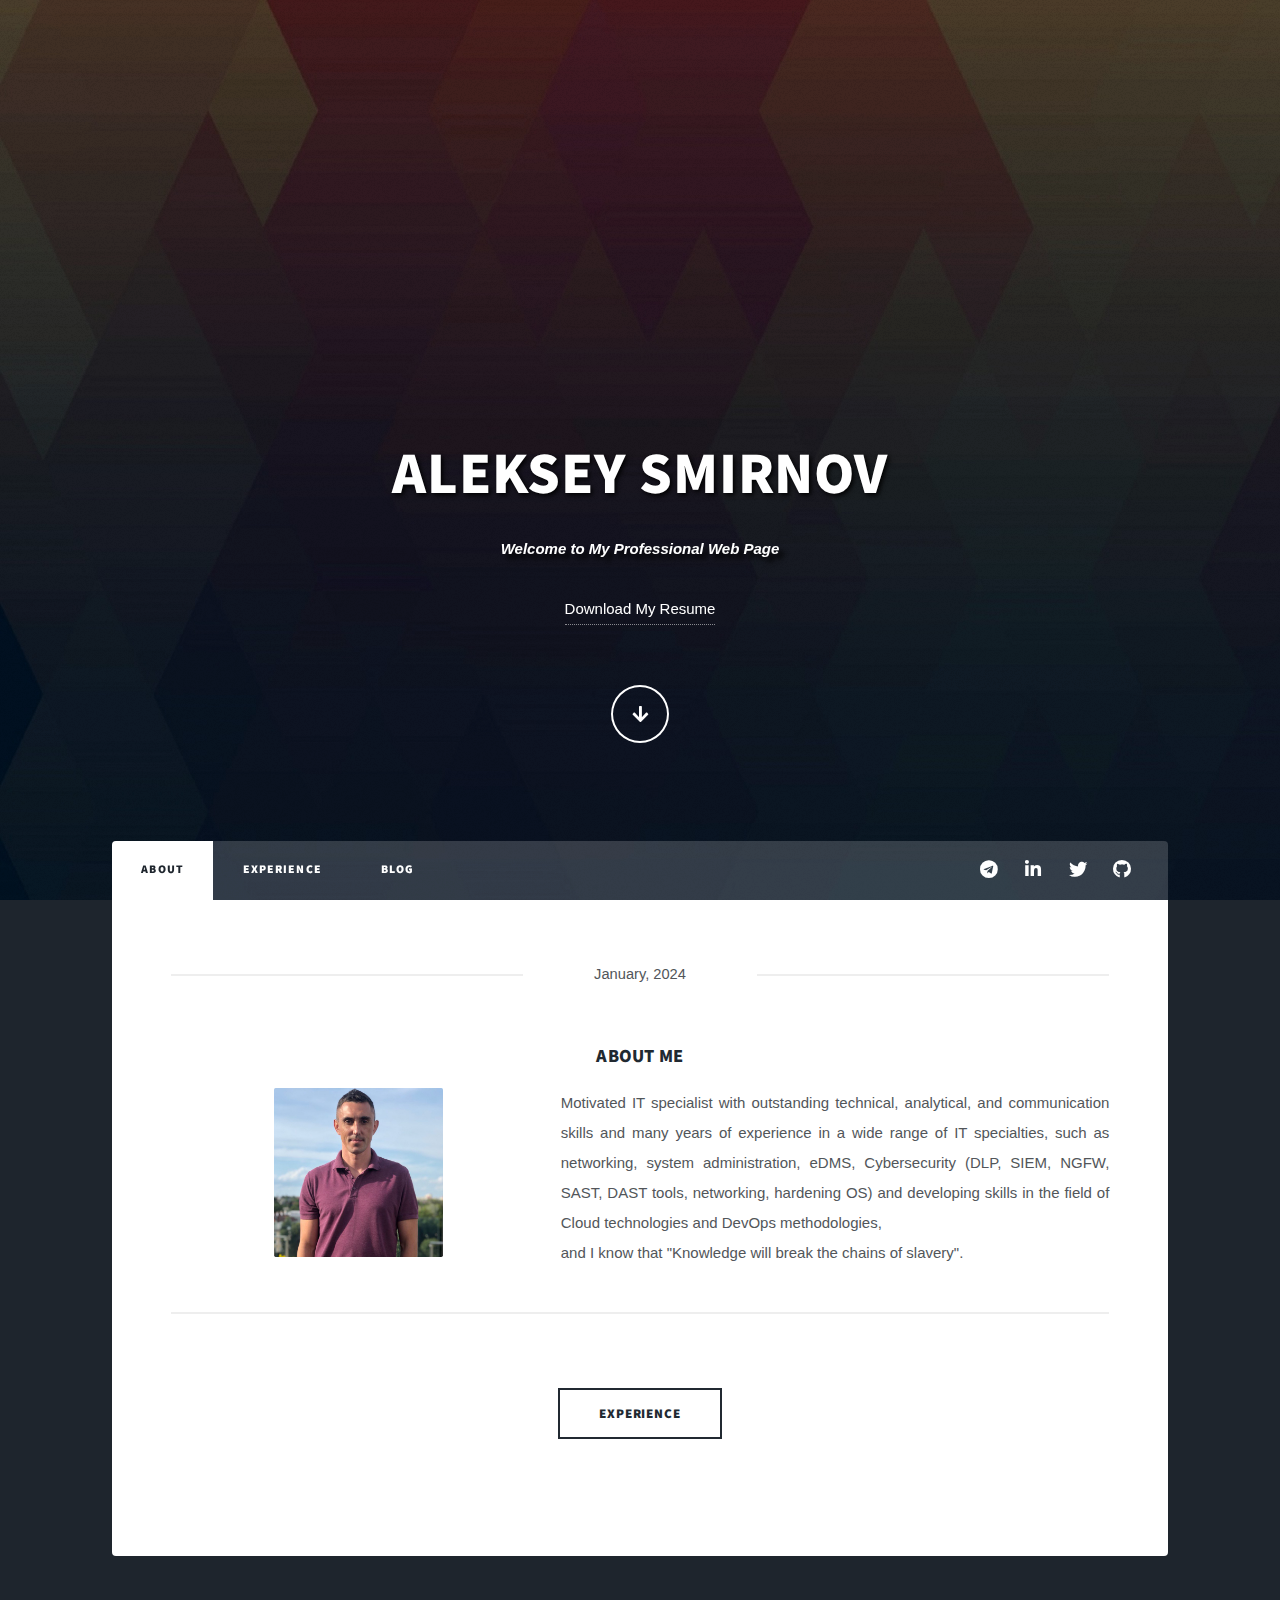
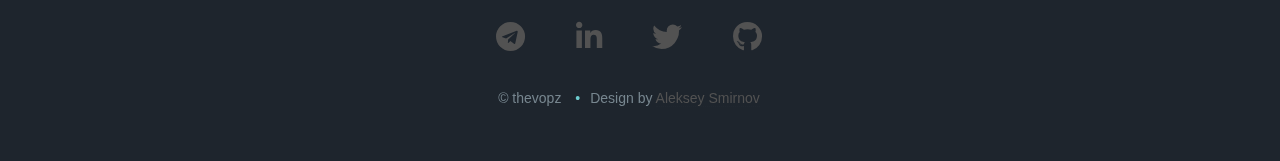
==== commit 38c7e2df: "add info" ====
--- a/index.html
+++ b/index.html
@@ -45,7 +45,8 @@
 						<div class="three culumns">
 						<a class="image left"><img src="images/myfoto.jpg" alt="LinkedIn foto" ></a>
 						</div>
-						<p>Motivated IT specialist with outstanding technical, analytical, and communication skills and many years of experience in a wide range of IT specialties, such as networking, system administration, eDMS, Cybersecurity (DLP, SIEM, NGFW, SAST, DAST tools, networking, hardening OS) and developing skills in the field of Cloud technologies and DevOps methodologies. "Knowledge will break the chains of slavery".</p>
+						<p>Motivated IT specialist with outstanding technical, analytical, and communication skills and many years of experience in a wide range of IT specialties, such as networking, system administration, eDMS, Cybersecurity (DLP, SIEM, NGFW, SAST, DAST tools, networking, hardening OS) and developing skills in the field of Cloud technologies and DevOps methodologies,<br>
+						and I know that <span>"Knowledge will break the chains of slavery".</span></p>
 						<hr>
 					<ul class="actions special">
 						<li><a href="generic.html" class="button large">Experience</a></li>
